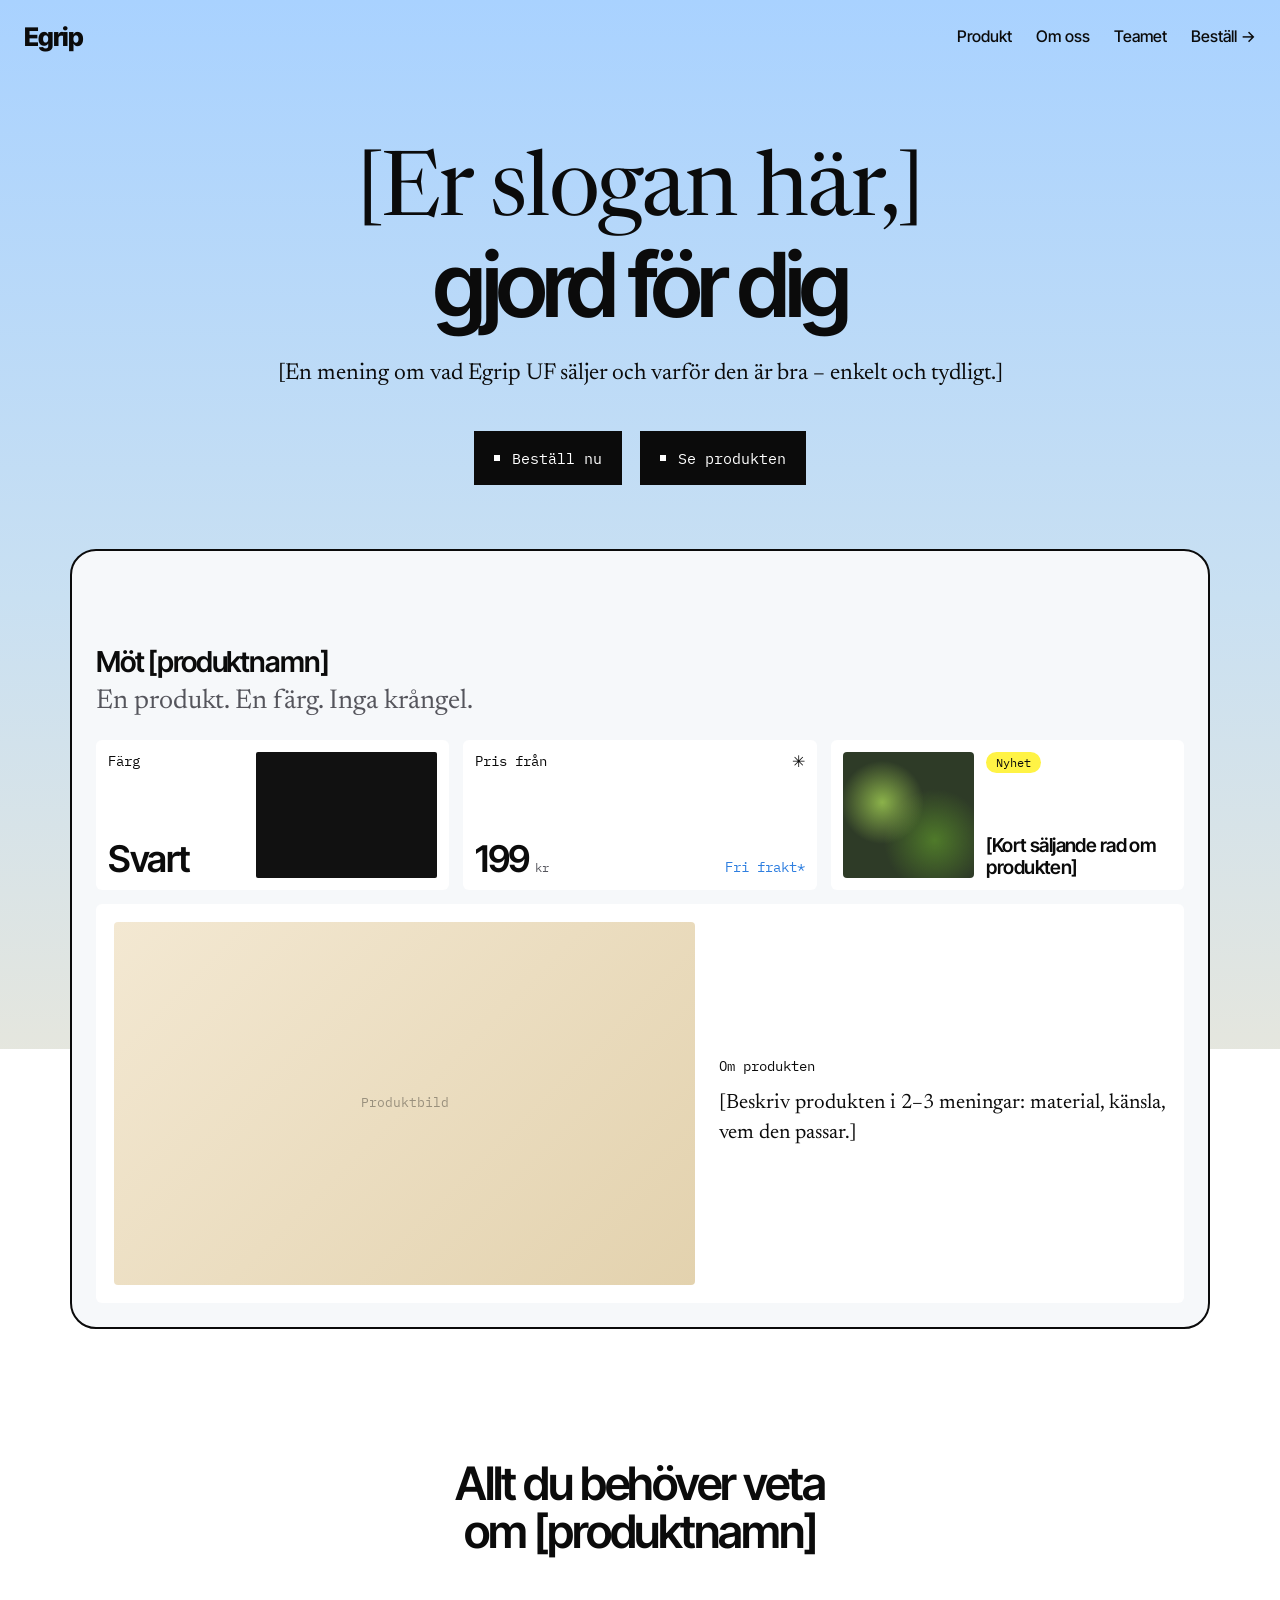
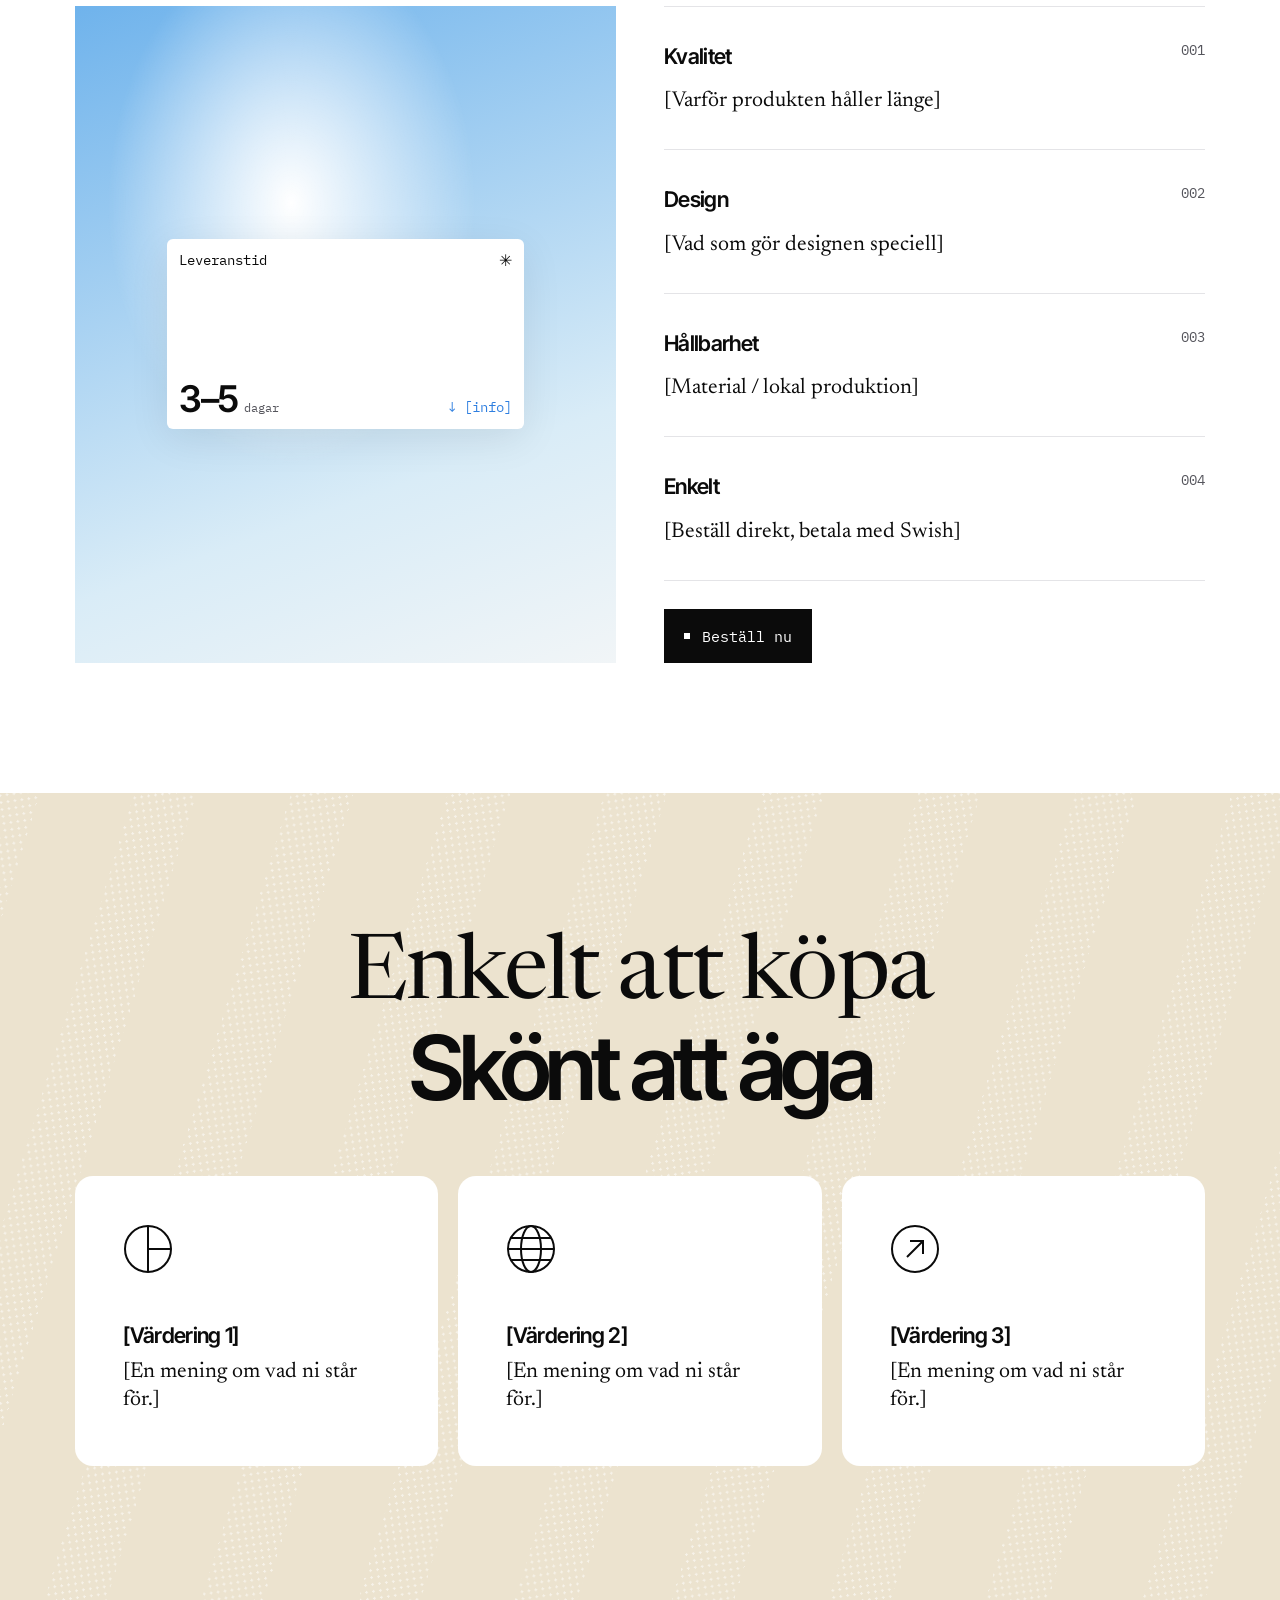
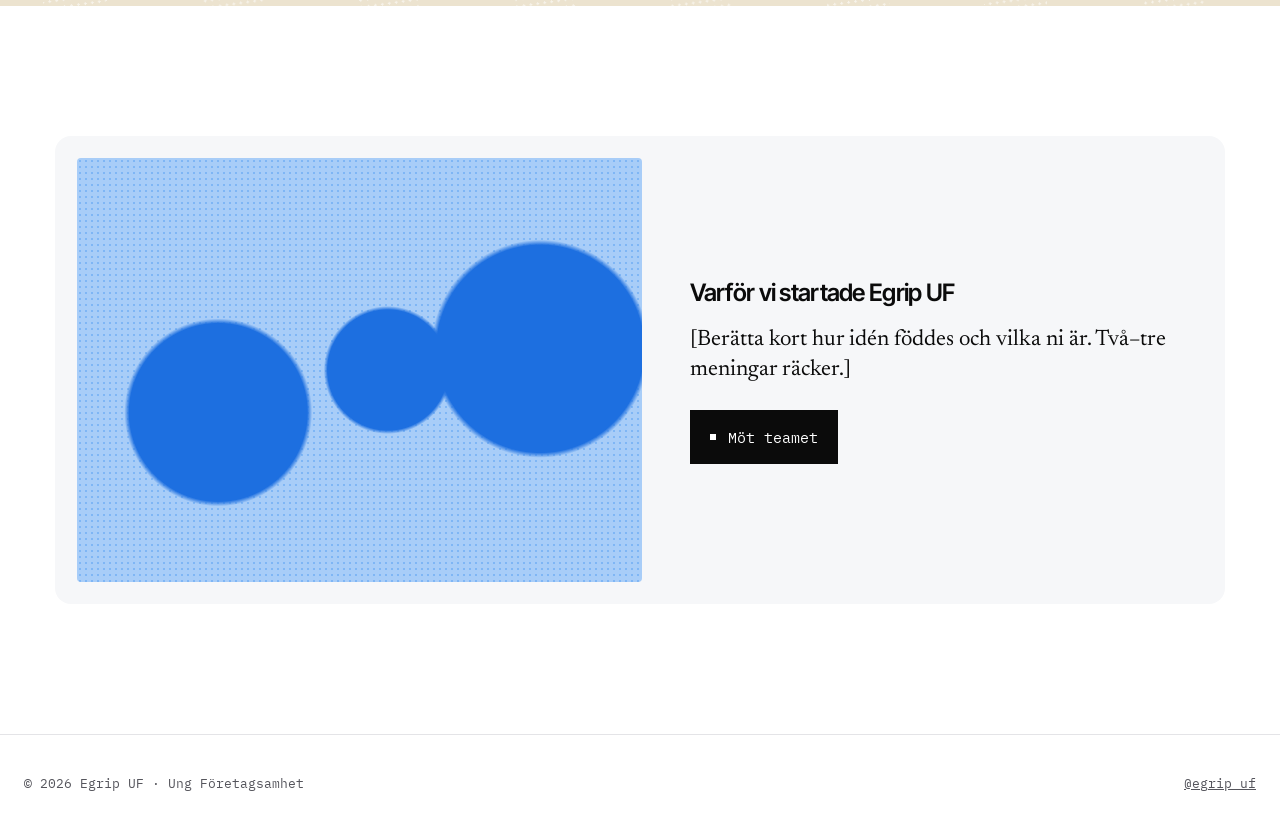
==== index.html @ 7cc29caa "Första skiss av Egrip UF-hemsidan (start + beställ) Co-Authored-By: Claude Opus 5.5 <noreply@anthrop" ====
<!DOCTYPE html>
<html lang="sv">
<head>
  <meta charset="UTF-8">
  <meta name="viewport" content="width=device-width, initial-scale=1.0">
  <title>Egrip UF</title>
  <meta name="description" content="Egrip UF – [kort beskrivning].">
  <link rel="preconnect" href="https://fonts.googleapis.com">
  <link rel="preconnect" href="https://fonts.gstatic.com" crossorigin>
  <link href="https://fonts.googleapis.com/css2?family=IBM+Plex+Mono&family=Inter+Tight:wght@500;600;800&family=Newsreader:opsz,wght@6..72,400&display=swap" rel="stylesheet">
  <link rel="stylesheet" href="style.css">
</head>
<body>
  <header class="nav">
    <a href="index.html" class="logo">Egrip</a>
    <nav class="nav-links">
      <a href="#produkt">Produkt</a>
      <a href="#om-oss">Om oss</a>
      <a href="#teamet">Teamet</a>
      <a href="bestall.html" class="cta">Beställ →</a>
    </nav>
  </header>

  <section class="hero">
    <h1 class="display">[Er slogan här,]<span class="sans">gjord för dig</span></h1>
    <p class="lead">[En mening om vad Egrip UF säljer och varför den är bra – enkelt och tydligt.]</p>
    <div class="btns">
      <a href="bestall.html" class="btn">Beställ nu</a>
      <a href="#produkt" class="btn">Se produkten</a>
    </div>

    <div class="frame" id="produkt">
      <h3>Möt [produktnamn]</h3>
      <p class="sub">En produkt. En färg. Inga krångel.</p>
      <div class="tiles">
        <div class="tile">
          <div class="col"><span class="mono">Färg</span><span class="big">Svart</span></div>
          <div class="swatch" style="background:#111"></div>
        </div>
        <div class="tile">
          <div class="col">
            <span class="mono">Pris från</span>
            <span class="big">199 <small>kr</small></span>
          </div>
          <div class="col" style="align-items:flex-end"><span>✳</span><span class="mono blue">Fri frakt*</span></div>
        </div>
        <div class="tile">
          <div class="photo ph-green"></div>
          <div class="col"><span class="pill">Nyhet</span><span class="note">[Kort säljande rad om produkten]</span></div>
        </div>
      </div>
      <div class="wide">
        <div class="product-row">
          <div class="product-shot ph ph-sand">Produktbild</div>
          <div>
            <p class="mono" style="margin-bottom:12px">Om produkten</p>
            <p style="font-size:1.3rem">[Beskriv produkten i 2–3 meningar: material, känsla, vem den passar.]</p>
          </div>
        </div>
      </div>
    </div>
  </section>

  <section class="section" id="om-oss">
    <h2 class="h2">Allt du behöver veta<br>om [produktnamn]</h2>
    <div class="features">
      <div class="feature-img ph-sky">
        <div class="tile">
          <div class="col"><span class="mono">Leveranstid</span><span class="big">3–5 <small>dagar</small></span></div>
          <div class="col" style="align-items:flex-end"><span>✳</span><span class="mono blue">↓ [info]</span></div>
        </div>
      </div>
      <div>
        <ul class="list">
          <li><h4>Kvalitet</h4><span class="mono">001</span><p>[Varför produkten håller länge]</p></li>
          <li><h4>Design</h4><span class="mono">002</span><p>[Vad som gör designen speciell]</p></li>
          <li><h4>Hållbarhet</h4><span class="mono">003</span><p>[Material / lokal produktion]</p></li>
          <li><h4>Enkelt</h4><span class="mono">004</span><p>[Beställ direkt, betala med Swish]</p></li>
        </ul>
        <a href="bestall.html" class="btn">Beställ nu</a>
      </div>
    </div>
  </section>

  <section class="halftone">
    <h2 class="display">Enkelt att köpa<span class="sans">Skönt att äga</span></h2>
    <div class="cards">
      <div class="card">
        <svg viewBox="0 0 50 50" fill="none" stroke="currentColor" stroke-width="2"><circle cx="25" cy="25" r="23"/><path d="M25 2v46M25 25h23"/></svg>
        <h4>[Värdering 1]</h4><p>[En mening om vad ni står för.]</p>
      </div>
      <div class="card">
        <svg viewBox="0 0 50 50" fill="none" stroke="currentColor" stroke-width="2"><circle cx="25" cy="25" r="23"/><ellipse cx="25" cy="25" rx="10" ry="23"/><path d="M2 25h46M5 14h40M5 36h40"/></svg>
        <h4>[Värdering 2]</h4><p>[En mening om vad ni står för.]</p>
      </div>
      <div class="card">
        <svg viewBox="0 0 50 50" fill="none" stroke="currentColor" stroke-width="2"><circle cx="25" cy="25" r="23"/><path d="M17 33l16-16M20 17h13v13"/></svg>
        <h4>[Värdering 3]</h4><p>[En mening om vad ni står för.]</p>
      </div>
    </div>
  </section>

  <section class="section" id="teamet">
    <div class="story">
      <div class="duotone"></div>
      <div>
        <h4>Varför vi startade Egrip UF</h4>
        <p>[Berätta kort hur idén föddes och vilka ni är. Två–tre meningar räcker.]</p>
        <a href="bestall.html#team" class="btn">Möt teamet</a>
      </div>
    </div>
  </section>

  <footer>
    <span>© <span class="year"></span> Egrip UF · Ung Företagsamhet</span>
    <span><a href="https://instagram.com/egrip_uf" target="_blank" rel="noopener">@egrip_uf</a></span>
  </footer>
  <script src="script.js"></script>
</body>
</html>
---- style.css ----
:root {
  --ink: #0b0b0b;
  --muted: #55555c;
  --line: #e4e4e7;
  --sky: #a9d2ff;
  --sand: #f6ead2;
  --beige: #ece3cf;
  --yellow: #fff345;
  --blue: #2f7fe0;
  --card: #ffffff;
  --serif: "Newsreader", Georgia, serif;
  --sans: "Inter Tight", "Inter", system-ui, sans-serif;
  --mono: "IBM Plex Mono", ui-monospace, monospace;
}
* { box-sizing: border-box; margin: 0; padding: 0; }
html { scroll-behavior: smooth; }
body { font-family: var(--serif); color: var(--ink); background: #fff; line-height: 1.45; -webkit-font-smoothing: antialiased; }
a { color: inherit; }
img { max-width: 100%; display: block; }

/* Nav */
.nav { position: fixed; inset: 0 0 auto 0; z-index: 20; display: flex; justify-content: space-between; align-items: center;
  padding: 18px 24px; transition: background .25s, backdrop-filter .25s; }
.nav.scrolled { background: rgba(255,255,255,.75); backdrop-filter: blur(14px); }
.logo { font-family: var(--sans); font-weight: 800; font-size: 1.6rem; letter-spacing: -.04em; text-decoration: none; }
.nav-links { display: flex; gap: 24px; font-family: var(--sans); font-weight: 500; }
.nav-links a { text-decoration: none; }
.nav-links a:hover, .nav-links a.active { text-decoration: underline; text-underline-offset: 4px; }

/* Typography */
.display { font-size: clamp(2.6rem, 7vw, 6rem); line-height: 1; font-weight: 400; letter-spacing: -.02em; }
.display .sans { display: block; font-family: var(--sans); font-weight: 600; letter-spacing: -.06em; }
.h2 { font-family: var(--sans); font-weight: 600; letter-spacing: -.045em; font-size: clamp(1.9rem, 3.6vw, 3rem); line-height: 1.05; text-align: center; }
.mono { font-family: var(--mono); font-size: .85rem; }

/* Buttons */
.btn { display: inline-flex; align-items: center; gap: 12px; background: var(--ink); color: #fff; font-family: var(--mono);
  font-size: .95rem; padding: 16px 20px; text-decoration: none; border: 0; cursor: pointer; transition: transform .15s; }
.btn::before { content: ""; width: 6px; height: 6px; background: currentColor; }
.btn:hover { transform: translateY(-2px); }
.btns { display: flex; gap: 18px; justify-content: center; flex-wrap: wrap; }

/* Hero */
.hero { background: linear-gradient(180deg, var(--sky) 0%, #c9e0f2 45%, var(--sand) 100%); padding: 150px 24px 0; text-align: center; position: relative; }
.hero::after { content: ""; position: absolute; left: 0; right: 0; bottom: 0; height: 280px; background: #fff; z-index: 0; }
.hero .lead { font-size: clamp(1.1rem, 1.8vw, 1.45rem); margin: 28px auto 40px; max-width: 760px; }
.frame { position: relative; z-index: 1; max-width: 1140px; margin: 64px auto 0; border: 2px solid var(--ink); border-radius: 26px;
  background: #f6f8fa; padding: 90px 24px 24px; text-align: left; }
.frame h3 { font-family: var(--sans); font-weight: 600; letter-spacing: -.04em; font-size: 1.8rem; }
.frame .sub { color: var(--muted); font-size: 1.7rem; margin-bottom: 18px; }
.tiles { display: grid; grid-template-columns: repeat(3, 1fr); gap: 14px; }
.tile { background: var(--card); border-radius: 6px; padding: 12px; min-height: 150px; display: flex; gap: 12px; }
.tile .col { display: flex; flex-direction: column; justify-content: space-between; flex: 1; }
.tile .big { font-family: var(--sans); font-weight: 600; font-size: 2.3rem; letter-spacing: -.04em; line-height: 1; }
.tile .big small { font-family: var(--mono); font-size: .75rem; color: var(--muted); font-weight: 400; letter-spacing: 0; }
.swatch { width: 55%; background: var(--yellow); border-radius: 2px; }
.pill { align-self: flex-start; background: var(--yellow); font-family: var(--mono); font-size: .75rem; padding: 2px 10px; border-radius: 999px; }
.tile .photo { width: 40%; border-radius: 4px; }
.tile .note { font-family: var(--sans); font-weight: 600; font-size: 1.2rem; letter-spacing: -.03em; line-height: 1.15; }
.blue { color: var(--blue); }
.wide { background: var(--card); border-radius: 6px; margin-top: 14px; padding: 18px; }
.product-row { display: grid; grid-template-columns: 1.3fr 1fr; gap: 24px; align-items: center; }
.product-shot { aspect-ratio: 16/10; border-radius: 4px; }

/* Placeholder "photos" */
.ph-sky { background: radial-gradient(ellipse at 40% 30%, #fff 0, transparent 40%), linear-gradient(160deg, #6fb3ec, #d9ecf7 70%, #f1f5f7); }
.ph-green { background: radial-gradient(circle at 30% 40%, #8bb24a 0, transparent 35%), radial-gradient(circle at 70% 70%, #4f7a2a 0, transparent 40%), #2e3b27; }
.ph-sand { background: linear-gradient(135deg, #f3e8d2, #e3d2ae); }
.ph { position: relative; display: grid; place-items: center; color: rgba(0,0,0,.35); font-family: var(--mono); font-size: .8rem; }

/* Features */
.section { padding: 130px 24px; }
.features { display: grid; grid-template-columns: 1fr 1fr; gap: 48px; max-width: 1790px; margin: 50px auto 0; padding: 0 4vw; }
.feature-img { min-height: 560px; display: grid; place-items: center; }
.feature-img .tile { width: 66%; min-height: 190px; box-shadow: 0 10px 40px rgba(0,0,0,.08); }
.list { border-top: 1px solid var(--line); }
.list li { list-style: none; border-bottom: 1px solid var(--line); padding: 34px 0 32px; display: grid; grid-template-columns: 1fr auto; row-gap: 14px; }
.list h4 { font-family: var(--sans); font-weight: 600; font-size: 1.35rem; letter-spacing: -.03em; }
.list p { grid-column: 1 / -1; font-size: 1.35rem; }
.list .mono { color: var(--muted); }
.list + .btn { margin-top: 28px; }

/* Halftone section */
.halftone { position: relative; background: var(--beige); padding: 140px 24px; overflow: hidden; }
.halftone::before { content: ""; position: absolute; inset: -20%; opacity: .55;
  background-image: radial-gradient(#fff 1.1px, transparent 1.3px); background-size: 7px 7px;
  -webkit-mask: repeating-linear-gradient(115deg, #000 0 60px, transparent 60px 150px), radial-gradient(#000, transparent 70%);
          mask: repeating-linear-gradient(115deg, #000 0 60px, transparent 60px 150px); transform: rotate(-8deg); }
.halftone > * { position: relative; }
.halftone .display { text-align: center; }
.cards { display: grid; grid-template-columns: repeat(3, 1fr); gap: 20px; max-width: 1790px; margin: 64px auto 0; padding: 0 4vw; }
.card { background: var(--card); border-radius: 18px; padding: 48px; min-height: 290px; }
.card svg { width: 50px; height: 50px; margin-bottom: 38px; }
.card h4 { font-family: var(--sans); font-weight: 600; font-size: 1.35rem; letter-spacing: -.03em; margin-bottom: 6px; }
.card p { font-size: 1.35rem; line-height: 1.3; }

/* Story / team */
.story { max-width: 1170px; margin: 0 auto; background: #f6f7f9; border-radius: 16px; padding: 22px; display: grid; grid-template-columns: 1.1fr 1fr; gap: 48px; align-items: center; }
.duotone { aspect-ratio: 4/3; border-radius: 4px; background:
  radial-gradient(circle at 25% 60%, #1d6fe0 0 18%, transparent 19%),
  radial-gradient(circle at 55% 50%, #1d6fe0 0 16%, transparent 17%),
  radial-gradient(circle at 82% 45%, #1d6fe0 0 20%, transparent 21%),
  radial-gradient(#7fb6f5 1px, transparent 1.4px) 0 0 / 6px 6px, #a8cdf8; }
.story h4 { font-family: var(--sans); font-weight: 600; font-size: 1.5rem; letter-spacing: -.03em; margin-bottom: 14px; }
.story p { font-size: 1.4rem; line-height: 1.35; margin-bottom: 24px; }

/* Page 2 */
.page-hero { background: linear-gradient(180deg, var(--sky), var(--sand)); padding: 170px 24px 120px; text-align: center; }
.order { display: grid; grid-template-columns: 1.2fr 1fr; gap: 56px; max-width: 1280px; margin: 0 auto; padding: 110px 24px; align-items: start; }
.order .product-shot { aspect-ratio: 1; border-radius: 18px; }
.order h2 { font-family: var(--sans); font-weight: 600; letter-spacing: -.045em; font-size: 2.6rem; line-height: 1; }
.price { font-family: var(--sans); font-weight: 600; font-size: 2rem; letter-spacing: -.03em; margin: 14px 0 6px; }
.order .desc { font-size: 1.3rem; margin: 18px 0 28px; }
.label { font-family: var(--mono); font-size: .8rem; color: var(--muted); margin-bottom: 10px; }
.sizes { display: flex; gap: 10px; flex-wrap: wrap; margin-bottom: 28px; }
.sizes button { font-family: var(--mono); font-size: .9rem; padding: 12px 16px; border: 1px solid var(--ink); background: #fff; cursor: pointer; }
.sizes button.on { background: var(--ink); color: #fff; }
.color-dot { display: inline-block; width: 26px; height: 26px; border-radius: 50%; background: var(--ink); outline: 2px solid var(--ink); outline-offset: 3px; margin-bottom: 28px; }
form.order-form { display: grid; gap: 14px; }
form.order-form input, form.order-form textarea { width: 100%; font: 1.05rem var(--serif); padding: 14px; border: 1px solid var(--line); background: #fafafa; }
form.order-form input:focus, form.order-form textarea:focus { outline: 2px solid var(--ink); }
.status { font-family: var(--mono); font-size: .85rem; color: var(--blue); min-height: 1.2em; }
.team { display: grid; grid-template-columns: repeat(4, 1fr); gap: 20px; max-width: 1790px; margin: 56px auto 0; padding: 0 4vw; }
.team .card { padding: 28px; min-height: 0; }
.avatar { width: 64px; height: 64px; border-radius: 50%; margin-bottom: 26px; }
.team .card p { font-size: 1.1rem; color: var(--muted); }
.team .card a { font-family: var(--mono); font-size: .8rem; display: block; margin-top: 14px; }

footer { display: flex; justify-content: space-between; flex-wrap: wrap; gap: 16px; padding: 40px 24px; border-top: 1px solid var(--line); font-family: var(--mono); font-size: .8rem; color: var(--muted); }

@media (max-width: 900px) {
  .nav-links { gap: 14px; font-size: .9rem; }
  .tiles, .features, .cards, .story, .order, .product-row { grid-template-columns: 1fr; }
  .team { grid-template-columns: 1fr 1fr; }
  .frame { padding-top: 48px; border-radius: 18px; }
  .feature-img { min-height: 360px; }
  .card { padding: 32px; min-height: 0; }
  .section, .halftone { padding: 90px 16px; }
  .features, .cards, .team { padding: 0; }
}
@media (max-width: 520px) {
  .nav { padding: 14px 16px; }
  .logo { font-size: 1.3rem; }
  .nav-links a:not(.cta) { display: none; }
  .team { grid-template-columns: 1fr; }
}
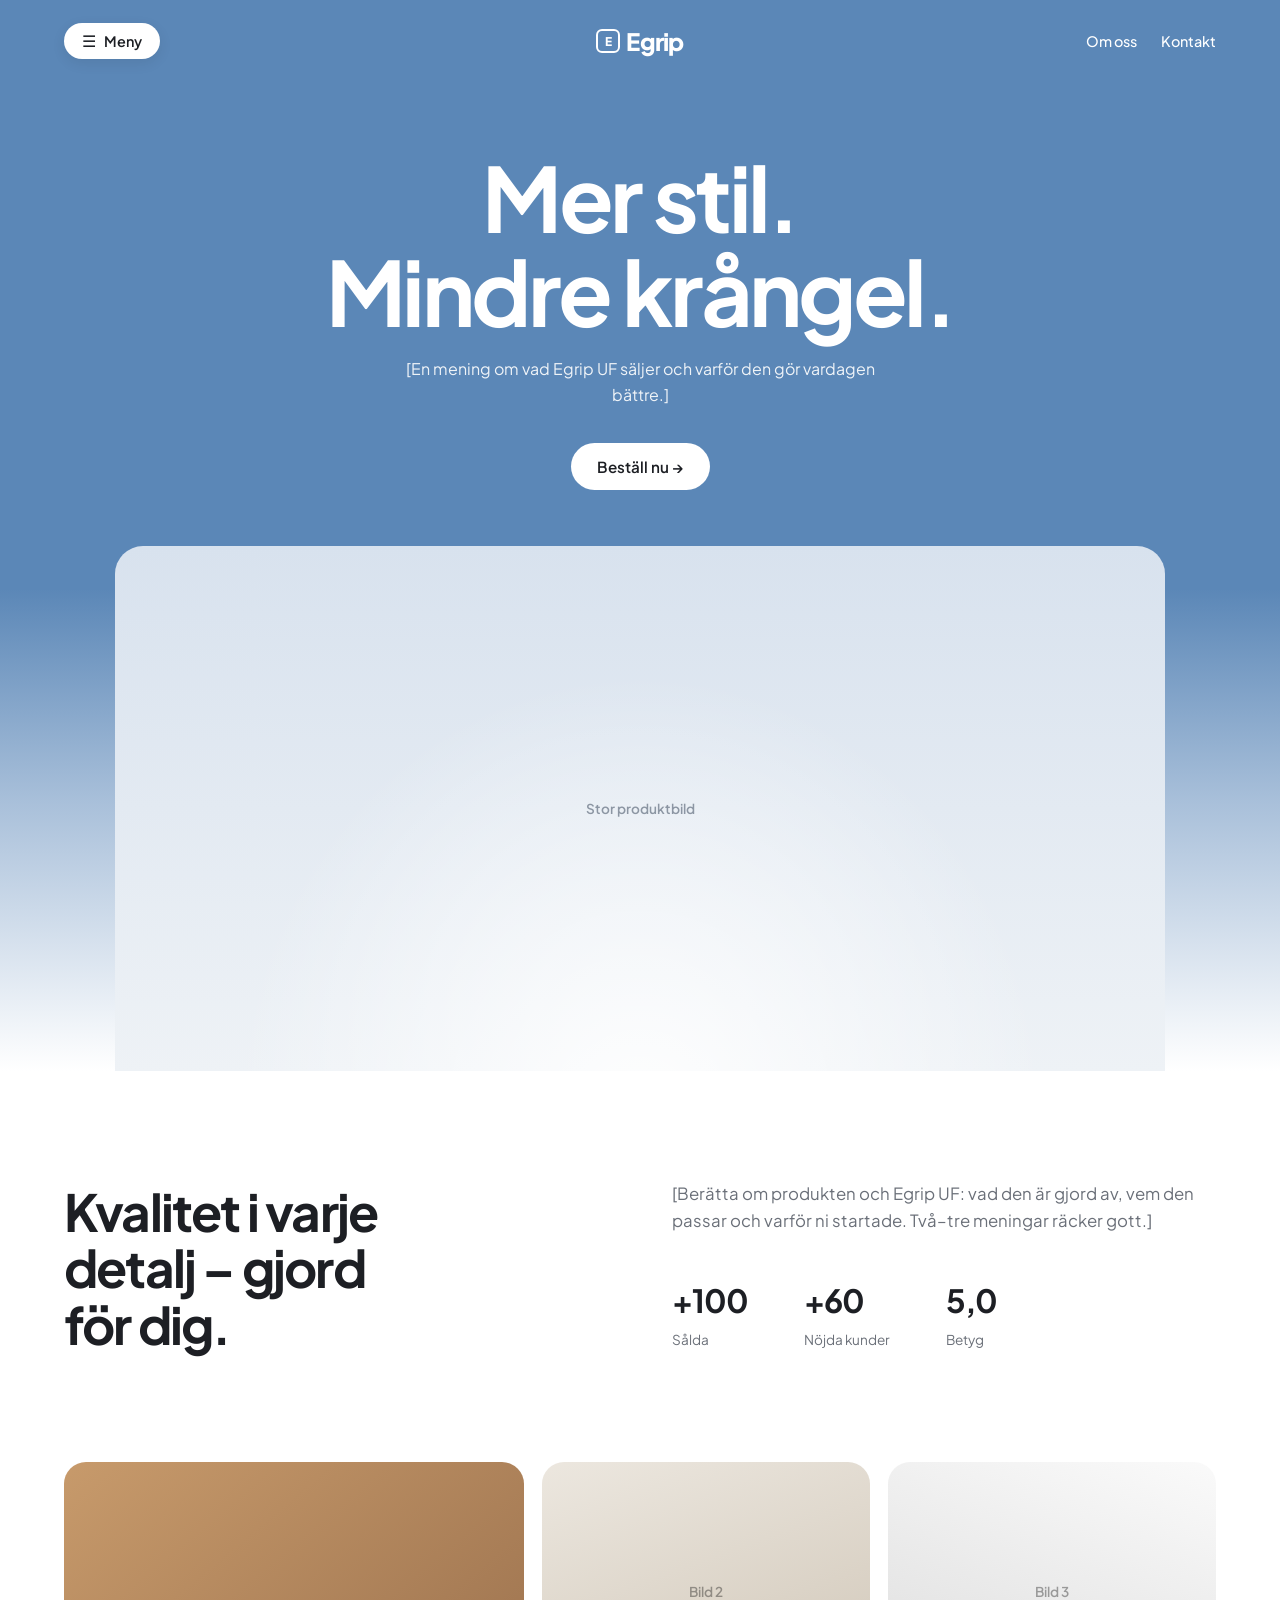
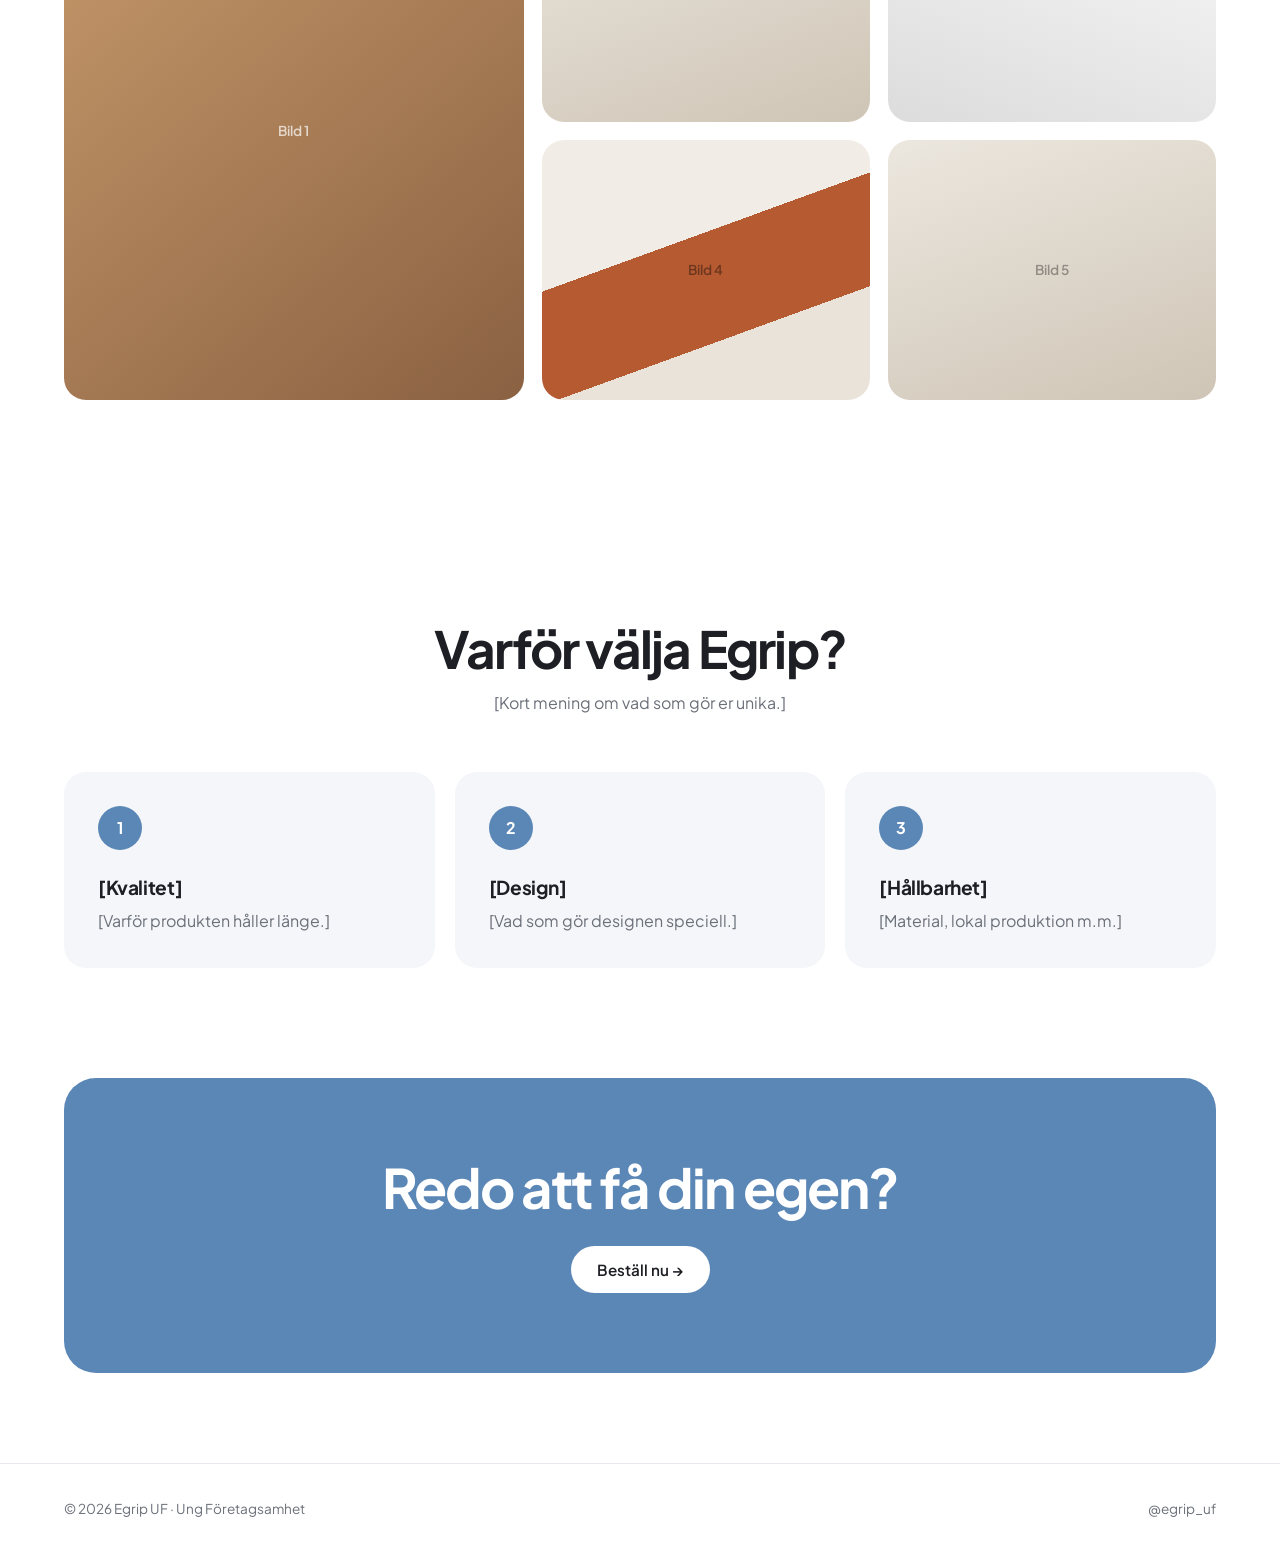
==== commit 7c7938d9: "Ny design: blå hero, stor produktbild, statistik och galleri Co-Authored-By: Claude Opus 5.5 <norepl" ====
--- a/index.html
+++ b/index.html
@@ -3,117 +3,79 @@
 <head>
   <meta charset="UTF-8">
   <meta name="viewport" content="width=device-width, initial-scale=1.0">
+  <link rel="preconnect" href="https://fonts.googleapis.com">
+  <link rel="preconnect" href="https://fonts.gstatic.com" crossorigin>
+  <link href="https://fonts.googleapis.com/css2?family=Plus+Jakarta+Sans:wght@400;500;600;700;800&display=swap" rel="stylesheet">
+  <link rel="stylesheet" href="style.css">
   <title>Egrip UF</title>
   <meta name="description" content="Egrip UF – [kort beskrivning].">
-  <link rel="preconnect" href="https://fonts.googleapis.com">
-  <link rel="preconnect" href="https://fonts.gstatic.com" crossorigin>
-  <link href="https://fonts.googleapis.com/css2?family=IBM+Plex+Mono&family=Inter+Tight:wght@500;600;800&family=Newsreader:opsz,wght@6..72,400&display=swap" rel="stylesheet">
-  <link rel="stylesheet" href="style.css">
 </head>
 <body>
-  <header class="nav">
-    <a href="index.html" class="logo">Egrip</a>
-    <nav class="nav-links">
-      <a href="#produkt">Produkt</a>
-      <a href="#om-oss">Om oss</a>
-      <a href="#teamet">Teamet</a>
-      <a href="bestall.html" class="cta">Beställ →</a>
-    </nav>
+  <header class="top">
+    <button class="menu-btn" aria-label="Öppna meny"><span>☰</span> Meny</button>
+    <a href="index.html" class="logo"><i>E</i>Egrip</a>
+    <nav class="top-links"><a href="index.html#om-oss">Om oss</a><a href="bestall.html#team">Kontakt</a></nav>
   </header>
+  <div class="overlay" id="overlay">
+    <button class="menu-btn close" aria-label="Stäng meny"><span>✕</span> Stäng</button>
+    <a href="index.html">Hem</a>
+    <a href="index.html#om-oss">Om oss</a>
+    <a href="bestall.html">Beställ</a>
+    <a href="bestall.html#team">Teamet</a>
+  </div>
 
   <section class="hero">
-    <h1 class="display">[Er slogan här,]<span class="sans">gjord för dig</span></h1>
-    <p class="lead">[En mening om vad Egrip UF säljer och varför den är bra – enkelt och tydligt.]</p>
-    <div class="btns">
-      <a href="bestall.html" class="btn">Beställ nu</a>
-      <a href="#produkt" class="btn">Se produkten</a>
-    </div>
+    <h1>Mer stil.<br>Mindre krångel.</h1>
+    <p>[En mening om vad Egrip UF säljer och varför den gör vardagen bättre.]</p>
+    <a href="bestall.html" class="btn btn-white">Beställ nu →</a>
+    <div style="height:56px"></div>
+    <div class="hero-img ph ph-product">Stor produktbild</div>
+  </section>
 
-    <div class="frame" id="produkt">
-      <h3>Möt [produktnamn]</h3>
-      <p class="sub">En produkt. En färg. Inga krångel.</p>
-      <div class="tiles">
-        <div class="tile">
-          <div class="col"><span class="mono">Färg</span><span class="big">Svart</span></div>
-          <div class="swatch" style="background:#111"></div>
-        </div>
-        <div class="tile">
-          <div class="col">
-            <span class="mono">Pris från</span>
-            <span class="big">199 <small>kr</small></span>
-          </div>
-          <div class="col" style="align-items:flex-end"><span>✳</span><span class="mono blue">Fri frakt*</span></div>
-        </div>
-        <div class="tile">
-          <div class="photo ph-green"></div>
-          <div class="col"><span class="pill">Nyhet</span><span class="note">[Kort säljande rad om produkten]</span></div>
-        </div>
-      </div>
-      <div class="wide">
-        <div class="product-row">
-          <div class="product-shot ph ph-sand">Produktbild</div>
-          <div>
-            <p class="mono" style="margin-bottom:12px">Om produkten</p>
-            <p style="font-size:1.3rem">[Beskriv produkten i 2–3 meningar: material, känsla, vem den passar.]</p>
-          </div>
+  <section class="section" id="om-oss">
+    <div class="intro">
+      <h2>Kvalitet i varje<br>detalj – gjord<br>för dig.</h2>
+      <div>
+        <p>[Berätta om produkten och Egrip UF: vad den är gjord av, vem den passar och varför ni startade. Två–tre meningar räcker gott.]</p>
+        <div class="stats">
+          <div><b>+100</b><span>Sålda</span></div>
+          <div><b>+60</b><span>Nöjda kunder</span></div>
+          <div><b>5,0</b><span>Betyg</span></div>
         </div>
       </div>
     </div>
   </section>
 
-  <section class="section" id="om-oss">
-    <h2 class="h2">Allt du behöver veta<br>om [produktnamn]</h2>
-    <div class="features">
-      <div class="feature-img ph-sky">
-        <div class="tile">
-          <div class="col"><span class="mono">Leveranstid</span><span class="big">3–5 <small>dagar</small></span></div>
-          <div class="col" style="align-items:flex-end"><span>✳</span><span class="mono blue">↓ [info]</span></div>
-        </div>
-      </div>
-      <div>
-        <ul class="list">
-          <li><h4>Kvalitet</h4><span class="mono">001</span><p>[Varför produkten håller länge]</p></li>
-          <li><h4>Design</h4><span class="mono">002</span><p>[Vad som gör designen speciell]</p></li>
-          <li><h4>Hållbarhet</h4><span class="mono">003</span><p>[Material / lokal produktion]</p></li>
-          <li><h4>Enkelt</h4><span class="mono">004</span><p>[Beställ direkt, betala med Swish]</p></li>
-        </ul>
-        <a href="bestall.html" class="btn">Beställ nu</a>
-      </div>
+  <section class="section" style="padding-top:0">
+    <div class="gallery">
+      <div class="ph ph-wood">Bild 1</div>
+      <div class="ph ph-room">Bild 2</div>
+      <div class="ph ph-light">Bild 3</div>
+      <div class="ph ph-sofa">Bild 4</div>
+      <div class="ph ph-room">Bild 5</div>
     </div>
   </section>
 
-  <section class="halftone">
-    <h2 class="display">Enkelt att köpa<span class="sans">Skönt att äga</span></h2>
-    <div class="cards">
-      <div class="card">
-        <svg viewBox="0 0 50 50" fill="none" stroke="currentColor" stroke-width="2"><circle cx="25" cy="25" r="23"/><path d="M25 2v46M25 25h23"/></svg>
-        <h4>[Värdering 1]</h4><p>[En mening om vad ni står för.]</p>
-      </div>
-      <div class="card">
-        <svg viewBox="0 0 50 50" fill="none" stroke="currentColor" stroke-width="2"><circle cx="25" cy="25" r="23"/><ellipse cx="25" cy="25" rx="10" ry="23"/><path d="M2 25h46M5 14h40M5 36h40"/></svg>
-        <h4>[Värdering 2]</h4><p>[En mening om vad ni står för.]</p>
-      </div>
-      <div class="card">
-        <svg viewBox="0 0 50 50" fill="none" stroke="currentColor" stroke-width="2"><circle cx="25" cy="25" r="23"/><path d="M17 33l16-16M20 17h13v13"/></svg>
-        <h4>[Värdering 3]</h4><p>[En mening om vad ni står för.]</p>
-      </div>
+  <section class="section">
+    <div class="center">
+      <h2 class="h2">Varför välja Egrip?</h2>
+      <p class="sub">[Kort mening om vad som gör er unika.]</p>
+    </div>
+    <div class="features">
+      <div class="feature"><div class="num">1</div><h3>[Kvalitet]</h3><p>[Varför produkten håller länge.]</p></div>
+      <div class="feature"><div class="num">2</div><h3>[Design]</h3><p>[Vad som gör designen speciell.]</p></div>
+      <div class="feature"><div class="num">3</div><h3>[Hållbarhet]</h3><p>[Material, lokal produktion m.m.]</p></div>
     </div>
   </section>
 
-  <section class="section" id="teamet">
-    <div class="story">
-      <div class="duotone"></div>
-      <div>
-        <h4>Varför vi startade Egrip UF</h4>
-        <p>[Berätta kort hur idén föddes och vilka ni är. Två–tre meningar räcker.]</p>
-        <a href="bestall.html#team" class="btn">Möt teamet</a>
-      </div>
-    </div>
+  <section class="cta">
+    <h2>Redo att få din egen?</h2>
+    <a href="bestall.html" class="btn btn-white">Beställ nu →</a>
   </section>
 
   <footer>
     <span>© <span class="year"></span> Egrip UF · Ung Företagsamhet</span>
-    <span><a href="https://instagram.com/egrip_uf" target="_blank" rel="noopener">@egrip_uf</a></span>
+    <a href="https://instagram.com/egrip_uf" target="_blank" rel="noopener">@egrip_uf</a>
   </footer>
   <script src="script.js"></script>
 </body>
--- a/style.css
+++ b/style.css
@@ -1,146 +1,128 @@
 :root {
-  --ink: #0b0b0b;
-  --muted: #55555c;
-  --line: #e4e4e7;
-  --sky: #a9d2ff;
-  --sand: #f6ead2;
-  --beige: #ece3cf;
-  --yellow: #fff345;
-  --blue: #2f7fe0;
-  --card: #ffffff;
-  --serif: "Newsreader", Georgia, serif;
-  --sans: "Inter Tight", "Inter", system-ui, sans-serif;
-  --mono: "IBM Plex Mono", ui-monospace, monospace;
+  --blue: #5b87b7;
+  --blue-dark: #46709f;
+  --ink: #1d1f24;
+  --muted: #6b7079;
+  --line: #e7e9ee;
+  --bg: #ffffff;
+  --soft: #f4f6f9;
+  --radius: 22px;
+  --font: "Plus Jakarta Sans", system-ui, sans-serif;
 }
 * { box-sizing: border-box; margin: 0; padding: 0; }
 html { scroll-behavior: smooth; }
-body { font-family: var(--serif); color: var(--ink); background: #fff; line-height: 1.45; -webkit-font-smoothing: antialiased; }
-a { color: inherit; }
-img { max-width: 100%; display: block; }
+body { font-family: var(--font); color: var(--ink); background: var(--bg); line-height: 1.6; -webkit-font-smoothing: antialiased; }
+a { color: inherit; text-decoration: none; }
 
-/* Nav */
-.nav { position: fixed; inset: 0 0 auto 0; z-index: 20; display: flex; justify-content: space-between; align-items: center;
-  padding: 18px 24px; transition: background .25s, backdrop-filter .25s; }
-.nav.scrolled { background: rgba(255,255,255,.75); backdrop-filter: blur(14px); }
-.logo { font-family: var(--sans); font-weight: 800; font-size: 1.6rem; letter-spacing: -.04em; text-decoration: none; }
-.nav-links { display: flex; gap: 24px; font-family: var(--sans); font-weight: 500; }
-.nav-links a { text-decoration: none; }
-.nav-links a:hover, .nav-links a.active { text-decoration: underline; text-underline-offset: 4px; }
+/* Topbar */
+.top { position: absolute; inset: 0 0 auto 0; z-index: 20; display: grid; grid-template-columns: 1fr auto 1fr; align-items: center; padding: 22px 5vw; color: #fff; }
+.menu-btn { justify-self: start; display: inline-flex; align-items: center; gap: 8px; background: #fff; color: var(--ink); border: 0; border-radius: 999px;
+  padding: 9px 18px; font: 600 .9rem var(--font); cursor: pointer; box-shadow: 0 4px 14px rgba(0,0,0,.08); }
+.menu-btn span { font-size: 1rem; line-height: 1; }
+.logo { font-weight: 800; font-size: 1.5rem; letter-spacing: -.03em; display: inline-flex; align-items: center; gap: 6px; }
+.logo i { font-style: normal; display: inline-grid; place-items: center; width: 24px; height: 24px; border: 2px solid currentColor; border-radius: 6px; font-size: .75rem; }
+.top-links { justify-self: end; display: flex; gap: 24px; font-size: .9rem; font-weight: 500; }
+.top-links a:hover { opacity: .75; }
 
-/* Typography */
-.display { font-size: clamp(2.6rem, 7vw, 6rem); line-height: 1; font-weight: 400; letter-spacing: -.02em; }
-.display .sans { display: block; font-family: var(--sans); font-weight: 600; letter-spacing: -.06em; }
-.h2 { font-family: var(--sans); font-weight: 600; letter-spacing: -.045em; font-size: clamp(1.9rem, 3.6vw, 3rem); line-height: 1.05; text-align: center; }
-.mono { font-family: var(--mono); font-size: .85rem; }
+/* Overlay menu */
+.overlay { position: fixed; inset: 0; z-index: 50; background: var(--blue); color: #fff; display: flex; flex-direction: column; justify-content: center; align-items: center; gap: 22px;
+  opacity: 0; pointer-events: none; transition: opacity .25s; }
+.overlay.open { opacity: 1; pointer-events: auto; }
+.overlay a { font-size: clamp(2rem, 6vw, 3.5rem); font-weight: 700; letter-spacing: -.03em; }
+.overlay a:hover { opacity: .7; }
+.overlay .close { position: absolute; top: 22px; left: 5vw; }
+
+/* Hero */
+.hero { position: relative; background: linear-gradient(180deg, var(--blue) 0%, var(--blue) 55%, #a9c0da 75%, #fff 100%);
+  color: #fff; text-align: center; padding: 150px 5vw 0; overflow: hidden; }
+.hero h1 { font-size: clamp(2.6rem, 7vw, 5.6rem); line-height: 1.05; font-weight: 700; letter-spacing: -.04em; }
+.hero p { margin: 18px auto 36px; max-width: 520px; opacity: .9; }
+.hero-img { max-width: 1050px; margin: 0 auto; aspect-ratio: 16/8; border-radius: 28px 28px 0 0; position: relative; }
+
+/* Placeholder images */
+.ph { display: grid; place-items: center; color: rgba(0,0,0,.35); font-size: .85rem; font-weight: 600; }
+.ph-product { background: radial-gradient(ellipse at 50% 110%, rgba(255,255,255,.95) 0, transparent 55%), linear-gradient(180deg, #d8e2ee, #eef2f6); color: #8c96a3; }
+.ph-wood { background: linear-gradient(140deg, #c79a6b, #8a6142); color: rgba(255,255,255,.7); }
+.ph-room { background: linear-gradient(160deg, #ece7df, #cfc5b6); }
+.ph-sofa { background: linear-gradient(160deg, #f1ede6 40%, #b65a32 40% 70%, #e9e3da 70%); color: rgba(0,0,0,.4); }
+.ph-light { background: linear-gradient(200deg, #fafafa, #dcdcdc); }
 
 /* Buttons */
-.btn { display: inline-flex; align-items: center; gap: 12px; background: var(--ink); color: #fff; font-family: var(--mono);
-  font-size: .95rem; padding: 16px 20px; text-decoration: none; border: 0; cursor: pointer; transition: transform .15s; }
-.btn::before { content: ""; width: 6px; height: 6px; background: currentColor; }
+.btn { display: inline-flex; align-items: center; gap: 10px; background: var(--ink); color: #fff; border: 0; border-radius: 999px; padding: 14px 26px;
+  font: 600 .95rem var(--font); cursor: pointer; transition: transform .15s, background .15s; }
 .btn:hover { transform: translateY(-2px); }
-.btns { display: flex; gap: 18px; justify-content: center; flex-wrap: wrap; }
+.btn-white { background: #fff; color: var(--ink); }
+.btn-blue { background: var(--blue); }
+.btn-blue:hover { background: var(--blue-dark); }
 
-/* Hero */
-.hero { background: linear-gradient(180deg, var(--sky) 0%, #c9e0f2 45%, var(--sand) 100%); padding: 150px 24px 0; text-align: center; position: relative; }
-.hero::after { content: ""; position: absolute; left: 0; right: 0; bottom: 0; height: 280px; background: #fff; z-index: 0; }
-.hero .lead { font-size: clamp(1.1rem, 1.8vw, 1.45rem); margin: 28px auto 40px; max-width: 760px; }
-.frame { position: relative; z-index: 1; max-width: 1140px; margin: 64px auto 0; border: 2px solid var(--ink); border-radius: 26px;
-  background: #f6f8fa; padding: 90px 24px 24px; text-align: left; }
-.frame h3 { font-family: var(--sans); font-weight: 600; letter-spacing: -.04em; font-size: 1.8rem; }
-.frame .sub { color: var(--muted); font-size: 1.7rem; margin-bottom: 18px; }
-.tiles { display: grid; grid-template-columns: repeat(3, 1fr); gap: 14px; }
-.tile { background: var(--card); border-radius: 6px; padding: 12px; min-height: 150px; display: flex; gap: 12px; }
-.tile .col { display: flex; flex-direction: column; justify-content: space-between; flex: 1; }
-.tile .big { font-family: var(--sans); font-weight: 600; font-size: 2.3rem; letter-spacing: -.04em; line-height: 1; }
-.tile .big small { font-family: var(--mono); font-size: .75rem; color: var(--muted); font-weight: 400; letter-spacing: 0; }
-.swatch { width: 55%; background: var(--yellow); border-radius: 2px; }
-.pill { align-self: flex-start; background: var(--yellow); font-family: var(--mono); font-size: .75rem; padding: 2px 10px; border-radius: 999px; }
-.tile .photo { width: 40%; border-radius: 4px; }
-.tile .note { font-family: var(--sans); font-weight: 600; font-size: 1.2rem; letter-spacing: -.03em; line-height: 1.15; }
-.blue { color: var(--blue); }
-.wide { background: var(--card); border-radius: 6px; margin-top: 14px; padding: 18px; }
-.product-row { display: grid; grid-template-columns: 1.3fr 1fr; gap: 24px; align-items: center; }
-.product-shot { aspect-ratio: 16/10; border-radius: 4px; }
+/* Intro + stats */
+.section { padding: 110px 5vw; max-width: 1280px; margin: 0 auto; }
+.intro { display: grid; grid-template-columns: 1fr 1fr; gap: 64px; align-items: end; }
+.intro h2, .h2 { font-size: clamp(2rem, 4vw, 3.2rem); line-height: 1.1; font-weight: 700; letter-spacing: -.035em; }
+.intro p { color: var(--muted); font-size: 1.05rem; }
+.stats { display: flex; gap: 56px; margin-top: 40px; }
+.stats b { display: block; font-size: 2rem; font-weight: 700; letter-spacing: -.03em; }
+.stats span { color: var(--muted); font-size: .85rem; }
 
-/* Placeholder "photos" */
-.ph-sky { background: radial-gradient(ellipse at 40% 30%, #fff 0, transparent 40%), linear-gradient(160deg, #6fb3ec, #d9ecf7 70%, #f1f5f7); }
-.ph-green { background: radial-gradient(circle at 30% 40%, #8bb24a 0, transparent 35%), radial-gradient(circle at 70% 70%, #4f7a2a 0, transparent 40%), #2e3b27; }
-.ph-sand { background: linear-gradient(135deg, #f3e8d2, #e3d2ae); }
-.ph { position: relative; display: grid; place-items: center; color: rgba(0,0,0,.35); font-family: var(--mono); font-size: .8rem; }
+/* Gallery */
+.gallery { display: grid; grid-template-columns: 1.4fr 1fr 1fr; grid-template-rows: 260px 260px; gap: 18px; }
+.gallery > div { border-radius: var(--radius); }
+.gallery > div:first-child { grid-row: span 2; }
 
 /* Features */
-.section { padding: 130px 24px; }
-.features { display: grid; grid-template-columns: 1fr 1fr; gap: 48px; max-width: 1790px; margin: 50px auto 0; padding: 0 4vw; }
-.feature-img { min-height: 560px; display: grid; place-items: center; }
-.feature-img .tile { width: 66%; min-height: 190px; box-shadow: 0 10px 40px rgba(0,0,0,.08); }
-.list { border-top: 1px solid var(--line); }
-.list li { list-style: none; border-bottom: 1px solid var(--line); padding: 34px 0 32px; display: grid; grid-template-columns: 1fr auto; row-gap: 14px; }
-.list h4 { font-family: var(--sans); font-weight: 600; font-size: 1.35rem; letter-spacing: -.03em; }
-.list p { grid-column: 1 / -1; font-size: 1.35rem; }
-.list .mono { color: var(--muted); }
-.list + .btn { margin-top: 28px; }
+.center { text-align: center; }
+.sub { color: var(--muted); max-width: 560px; margin: 14px auto 0; }
+.features { display: grid; grid-template-columns: repeat(3, 1fr); gap: 20px; margin-top: 56px; }
+.feature { background: var(--soft); border-radius: var(--radius); padding: 34px; }
+.feature .num { display: inline-grid; place-items: center; width: 44px; height: 44px; border-radius: 50%; background: var(--blue); color: #fff; font-weight: 700; margin-bottom: 22px; }
+.feature h3 { font-size: 1.2rem; letter-spacing: -.02em; margin-bottom: 6px; }
+.feature p { color: var(--muted); }
 
-/* Halftone section */
-.halftone { position: relative; background: var(--beige); padding: 140px 24px; overflow: hidden; }
-.halftone::before { content: ""; position: absolute; inset: -20%; opacity: .55;
-  background-image: radial-gradient(#fff 1.1px, transparent 1.3px); background-size: 7px 7px;
-  -webkit-mask: repeating-linear-gradient(115deg, #000 0 60px, transparent 60px 150px), radial-gradient(#000, transparent 70%);
-          mask: repeating-linear-gradient(115deg, #000 0 60px, transparent 60px 150px); transform: rotate(-8deg); }
-.halftone > * { position: relative; }
-.halftone .display { text-align: center; }
-.cards { display: grid; grid-template-columns: repeat(3, 1fr); gap: 20px; max-width: 1790px; margin: 64px auto 0; padding: 0 4vw; }
-.card { background: var(--card); border-radius: 18px; padding: 48px; min-height: 290px; }
-.card svg { width: 50px; height: 50px; margin-bottom: 38px; }
-.card h4 { font-family: var(--sans); font-weight: 600; font-size: 1.35rem; letter-spacing: -.03em; margin-bottom: 6px; }
-.card p { font-size: 1.35rem; line-height: 1.3; }
-
-/* Story / team */
-.story { max-width: 1170px; margin: 0 auto; background: #f6f7f9; border-radius: 16px; padding: 22px; display: grid; grid-template-columns: 1.1fr 1fr; gap: 48px; align-items: center; }
-.duotone { aspect-ratio: 4/3; border-radius: 4px; background:
-  radial-gradient(circle at 25% 60%, #1d6fe0 0 18%, transparent 19%),
-  radial-gradient(circle at 55% 50%, #1d6fe0 0 16%, transparent 17%),
-  radial-gradient(circle at 82% 45%, #1d6fe0 0 20%, transparent 21%),
-  radial-gradient(#7fb6f5 1px, transparent 1.4px) 0 0 / 6px 6px, #a8cdf8; }
-.story h4 { font-family: var(--sans); font-weight: 600; font-size: 1.5rem; letter-spacing: -.03em; margin-bottom: 14px; }
-.story p { font-size: 1.4rem; line-height: 1.35; margin-bottom: 24px; }
+/* CTA */
+.cta { margin: 0 5vw 90px; background: var(--blue); color: #fff; border-radius: 32px; padding: 80px 5vw; text-align: center; }
+.cta h2 { font-size: clamp(2rem, 4.5vw, 3.4rem); line-height: 1.1; letter-spacing: -.035em; margin-bottom: 28px; }
 
 /* Page 2 */
-.page-hero { background: linear-gradient(180deg, var(--sky), var(--sand)); padding: 170px 24px 120px; text-align: center; }
-.order { display: grid; grid-template-columns: 1.2fr 1fr; gap: 56px; max-width: 1280px; margin: 0 auto; padding: 110px 24px; align-items: start; }
-.order .product-shot { aspect-ratio: 1; border-radius: 18px; }
-.order h2 { font-family: var(--sans); font-weight: 600; letter-spacing: -.045em; font-size: 2.6rem; line-height: 1; }
-.price { font-family: var(--sans); font-weight: 600; font-size: 2rem; letter-spacing: -.03em; margin: 14px 0 6px; }
-.order .desc { font-size: 1.3rem; margin: 18px 0 28px; }
-.label { font-family: var(--mono); font-size: .8rem; color: var(--muted); margin-bottom: 10px; }
+.page-hero { background: linear-gradient(180deg, var(--blue) 0%, var(--blue) 60%, #fff 100%); color: #fff; text-align: center; padding: 150px 5vw 110px; }
+.page-hero h1 { font-size: clamp(2.4rem, 6vw, 4.6rem); line-height: 1.05; font-weight: 700; letter-spacing: -.04em; }
+.page-hero p { opacity: .9; margin-top: 14px; }
+.order { display: grid; grid-template-columns: 1.15fr 1fr; gap: 60px; align-items: start; }
+.order .ph { aspect-ratio: 1; border-radius: 28px; }
+.order h2 { font-size: 2.4rem; letter-spacing: -.035em; line-height: 1.1; }
+.price { font-size: 1.9rem; font-weight: 700; color: var(--blue); margin: 10px 0 4px; }
+.stock { font-size: .85rem; color: #2e9e5b; font-weight: 600; }
+.desc { color: var(--muted); margin: 18px 0 26px; }
+.label { font-size: .8rem; font-weight: 700; text-transform: uppercase; letter-spacing: .08em; color: var(--muted); margin-bottom: 10px; }
+.color-dot { display: inline-block; width: 28px; height: 28px; border-radius: 50%; background: var(--ink); outline: 2px solid var(--ink); outline-offset: 3px; margin-bottom: 26px; }
 .sizes { display: flex; gap: 10px; flex-wrap: wrap; margin-bottom: 28px; }
-.sizes button { font-family: var(--mono); font-size: .9rem; padding: 12px 16px; border: 1px solid var(--ink); background: #fff; cursor: pointer; }
-.sizes button.on { background: var(--ink); color: #fff; }
-.color-dot { display: inline-block; width: 26px; height: 26px; border-radius: 50%; background: var(--ink); outline: 2px solid var(--ink); outline-offset: 3px; margin-bottom: 28px; }
-form.order-form { display: grid; gap: 14px; }
-form.order-form input, form.order-form textarea { width: 100%; font: 1.05rem var(--serif); padding: 14px; border: 1px solid var(--line); background: #fafafa; }
-form.order-form input:focus, form.order-form textarea:focus { outline: 2px solid var(--ink); }
-.status { font-family: var(--mono); font-size: .85rem; color: var(--blue); min-height: 1.2em; }
-.team { display: grid; grid-template-columns: repeat(4, 1fr); gap: 20px; max-width: 1790px; margin: 56px auto 0; padding: 0 4vw; }
-.team .card { padding: 28px; min-height: 0; }
-.avatar { width: 64px; height: 64px; border-radius: 50%; margin-bottom: 26px; }
-.team .card p { font-size: 1.1rem; color: var(--muted); }
-.team .card a { font-family: var(--mono); font-size: .8rem; display: block; margin-top: 14px; }
+.sizes button { border: 1px solid var(--line); background: #fff; border-radius: 999px; padding: 10px 20px; font: 600 .9rem var(--font); cursor: pointer; }
+.sizes button.on { background: var(--blue); border-color: var(--blue); color: #fff; }
+.order-form { display: grid; gap: 12px; }
+.order-form input, .order-form textarea { width: 100%; padding: 14px 18px; border: 1px solid var(--line); border-radius: 14px; background: var(--soft); font: 1rem var(--font); }
+.order-form input:focus, .order-form textarea:focus { outline: 2px solid var(--blue); border-color: transparent; }
+.order-form .btn { justify-content: center; }
+.status { color: var(--blue); font-weight: 600; font-size: .9rem; min-height: 1.4em; }
+.team { display: grid; grid-template-columns: repeat(4, 1fr); gap: 20px; margin-top: 50px; }
+.member { background: var(--soft); border-radius: var(--radius); padding: 18px 18px 26px; }
+.member .ph { aspect-ratio: 1; border-radius: 16px; margin-bottom: 18px; background: linear-gradient(160deg, #c9d7e6, #8eaacb); color: rgba(255,255,255,.8); }
+.member h3 { font-size: 1.1rem; }
+.member p { color: var(--muted); font-size: .9rem; }
+.member a { display: inline-block; margin-top: 10px; color: var(--blue); font-weight: 600; font-size: .9rem; }
 
-footer { display: flex; justify-content: space-between; flex-wrap: wrap; gap: 16px; padding: 40px 24px; border-top: 1px solid var(--line); font-family: var(--mono); font-size: .8rem; color: var(--muted); }
+footer { display: flex; justify-content: space-between; flex-wrap: wrap; gap: 16px; padding: 34px 5vw; border-top: 1px solid var(--line); color: var(--muted); font-size: .85rem; }
 
 @media (max-width: 900px) {
-  .nav-links { gap: 14px; font-size: .9rem; }
-  .tiles, .features, .cards, .story, .order, .product-row { grid-template-columns: 1fr; }
+  .top-links { display: none; }
+  .top { grid-template-columns: 1fr auto 1fr; padding: 18px 16px; }
+  .hero { padding: 120px 16px 0; }
+  .hero-img { aspect-ratio: 4/3; border-radius: 20px 20px 0 0; }
+  .section { padding: 80px 16px; }
+  .intro, .order { grid-template-columns: 1fr; gap: 32px; }
+  .stats { gap: 32px; }
+  .gallery { grid-template-columns: 1fr 1fr; grid-template-rows: 220px 160px 160px; }
+  .gallery > div:first-child { grid-column: span 2; grid-row: auto; }
+  .features { grid-template-columns: 1fr; }
   .team { grid-template-columns: 1fr 1fr; }
-  .frame { padding-top: 48px; border-radius: 18px; }
-  .feature-img { min-height: 360px; }
-  .card { padding: 32px; min-height: 0; }
-  .section, .halftone { padding: 90px 16px; }
-  .features, .cards, .team { padding: 0; }
+  .cta { margin: 0 16px 60px; padding: 60px 20px; }
+  .page-hero { padding: 120px 16px 80px; }
 }
-@media (max-width: 520px) {
-  .nav { padding: 14px 16px; }
-  .logo { font-size: 1.3rem; }
-  .nav-links a:not(.cta) { display: none; }
-  .team { grid-template-columns: 1fr; }
-}
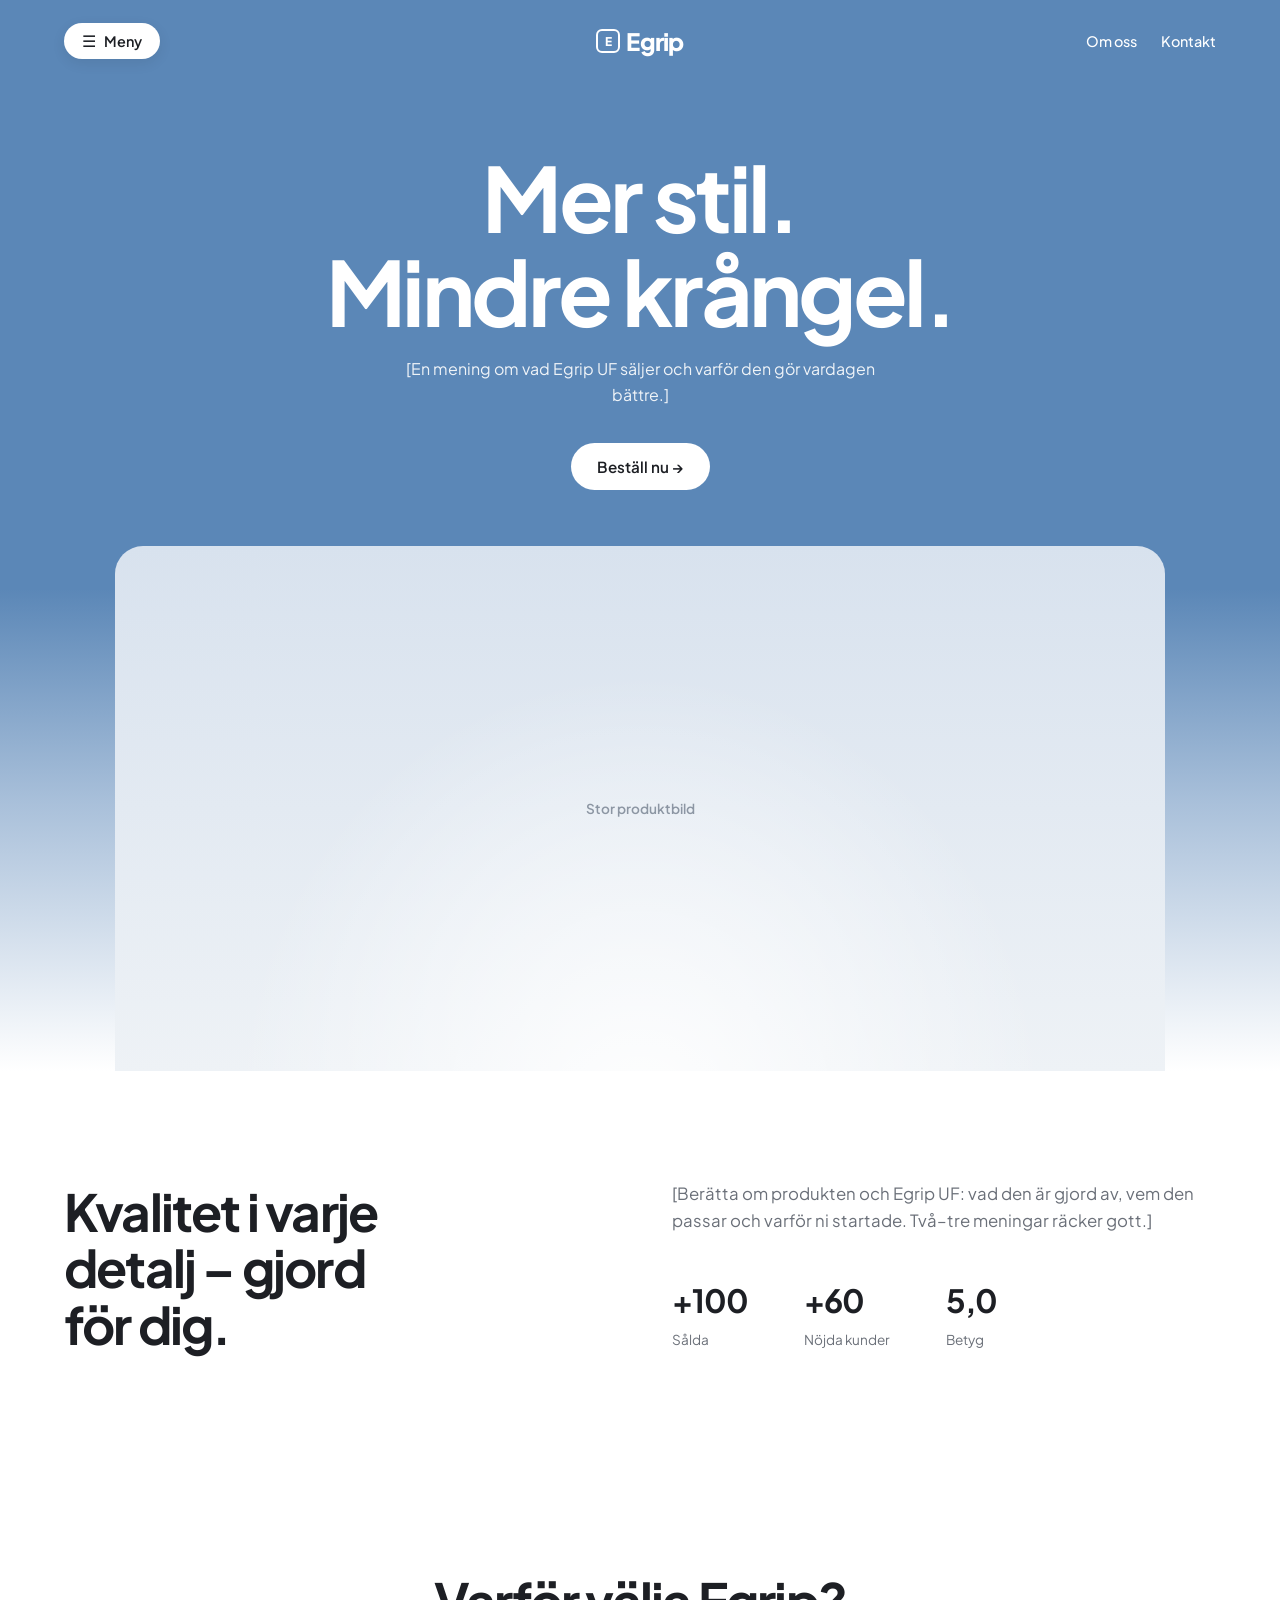
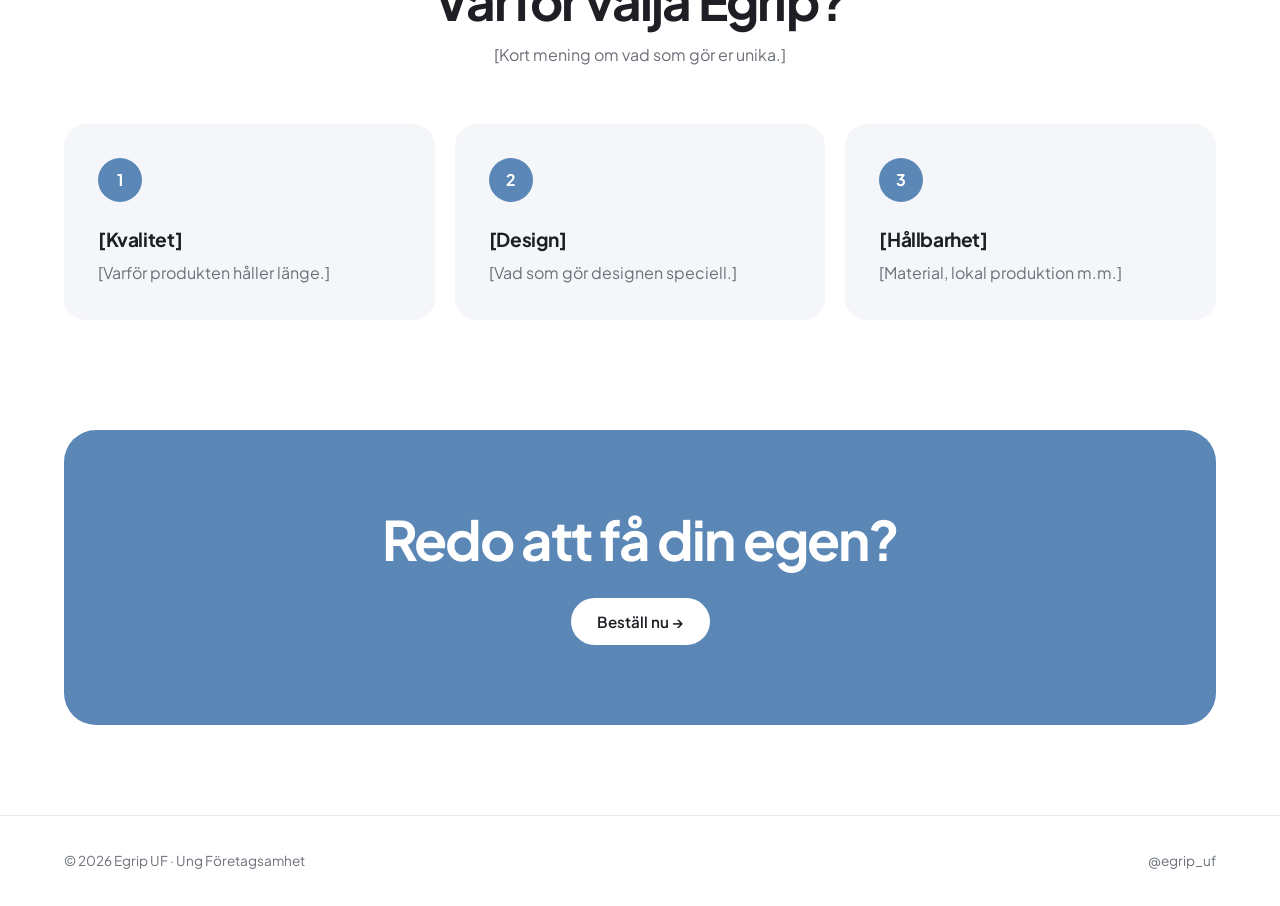
==== commit a0470db0: "Ta bort bildgalleriet och använd Egrip som produktnamn Co-Authored-By: Claude Opus 5.5 <noreply@anth" ====
--- a/index.html
+++ b/index.html
@@ -46,16 +46,6 @@
     </div>
   </section>
 
-  <section class="section" style="padding-top:0">
-    <div class="gallery">
-      <div class="ph ph-wood">Bild 1</div>
-      <div class="ph ph-room">Bild 2</div>
-      <div class="ph ph-light">Bild 3</div>
-      <div class="ph ph-sofa">Bild 4</div>
-      <div class="ph ph-room">Bild 5</div>
-    </div>
-  </section>
-
   <section class="section">
     <div class="center">
       <h2 class="h2">Varför välja Egrip?</h2>
--- a/style.css
+++ b/style.css
@@ -42,10 +42,6 @@
 /* Placeholder images */
 .ph { display: grid; place-items: center; color: rgba(0,0,0,.35); font-size: .85rem; font-weight: 600; }
 .ph-product { background: radial-gradient(ellipse at 50% 110%, rgba(255,255,255,.95) 0, transparent 55%), linear-gradient(180deg, #d8e2ee, #eef2f6); color: #8c96a3; }
-.ph-wood { background: linear-gradient(140deg, #c79a6b, #8a6142); color: rgba(255,255,255,.7); }
-.ph-room { background: linear-gradient(160deg, #ece7df, #cfc5b6); }
-.ph-sofa { background: linear-gradient(160deg, #f1ede6 40%, #b65a32 40% 70%, #e9e3da 70%); color: rgba(0,0,0,.4); }
-.ph-light { background: linear-gradient(200deg, #fafafa, #dcdcdc); }
 
 /* Buttons */
 .btn { display: inline-flex; align-items: center; gap: 10px; background: var(--ink); color: #fff; border: 0; border-radius: 999px; padding: 14px 26px;
@@ -63,11 +59,6 @@
 .stats { display: flex; gap: 56px; margin-top: 40px; }
 .stats b { display: block; font-size: 2rem; font-weight: 700; letter-spacing: -.03em; }
 .stats span { color: var(--muted); font-size: .85rem; }
-
-/* Gallery */
-.gallery { display: grid; grid-template-columns: 1.4fr 1fr 1fr; grid-template-rows: 260px 260px; gap: 18px; }
-.gallery > div { border-radius: var(--radius); }
-.gallery > div:first-child { grid-row: span 2; }
 
 /* Features */
 .center { text-align: center; }
@@ -119,8 +110,6 @@
   .section { padding: 80px 16px; }
   .intro, .order { grid-template-columns: 1fr; gap: 32px; }
   .stats { gap: 32px; }
-  .gallery { grid-template-columns: 1fr 1fr; grid-template-rows: 220px 160px 160px; }
-  .gallery > div:first-child { grid-column: span 2; grid-row: auto; }
   .features { grid-template-columns: 1fr; }
   .team { grid-template-columns: 1fr 1fr; }
   .cta { margin: 0 16px 60px; padding: 60px 20px; }
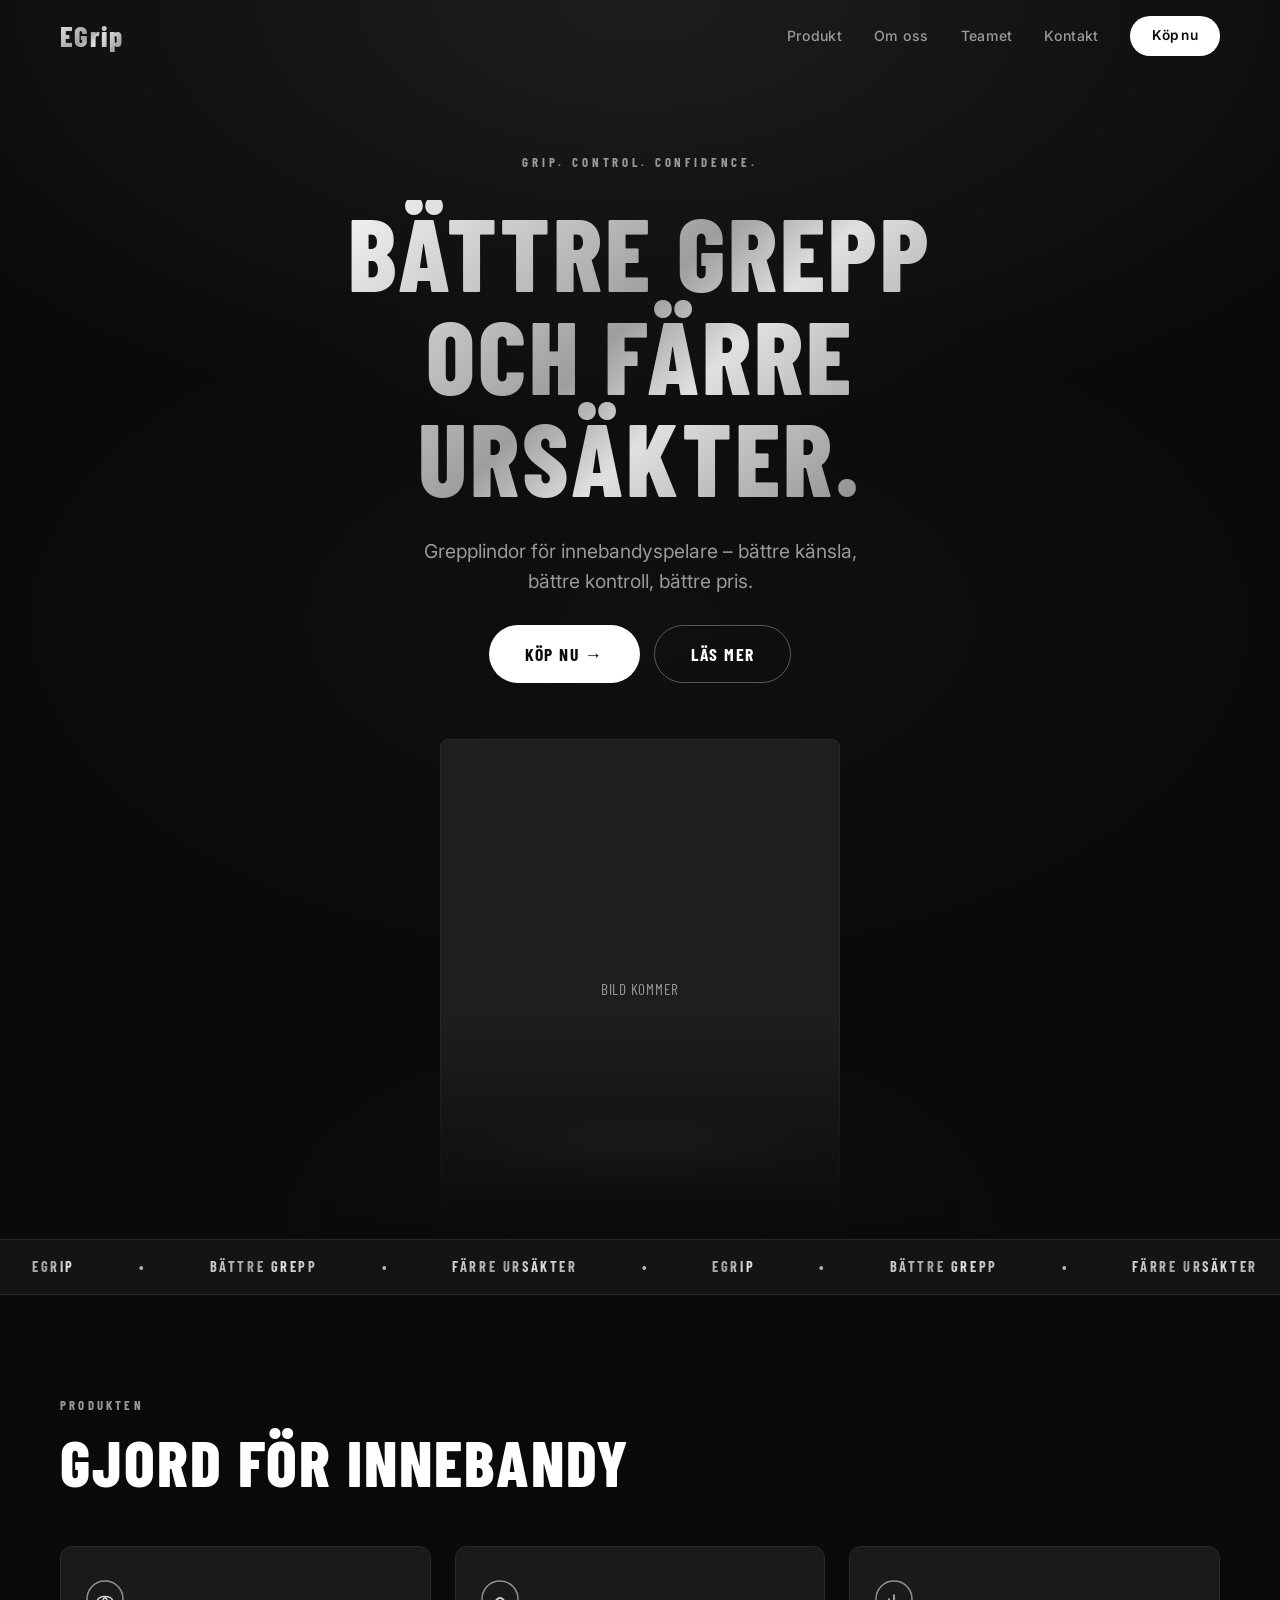
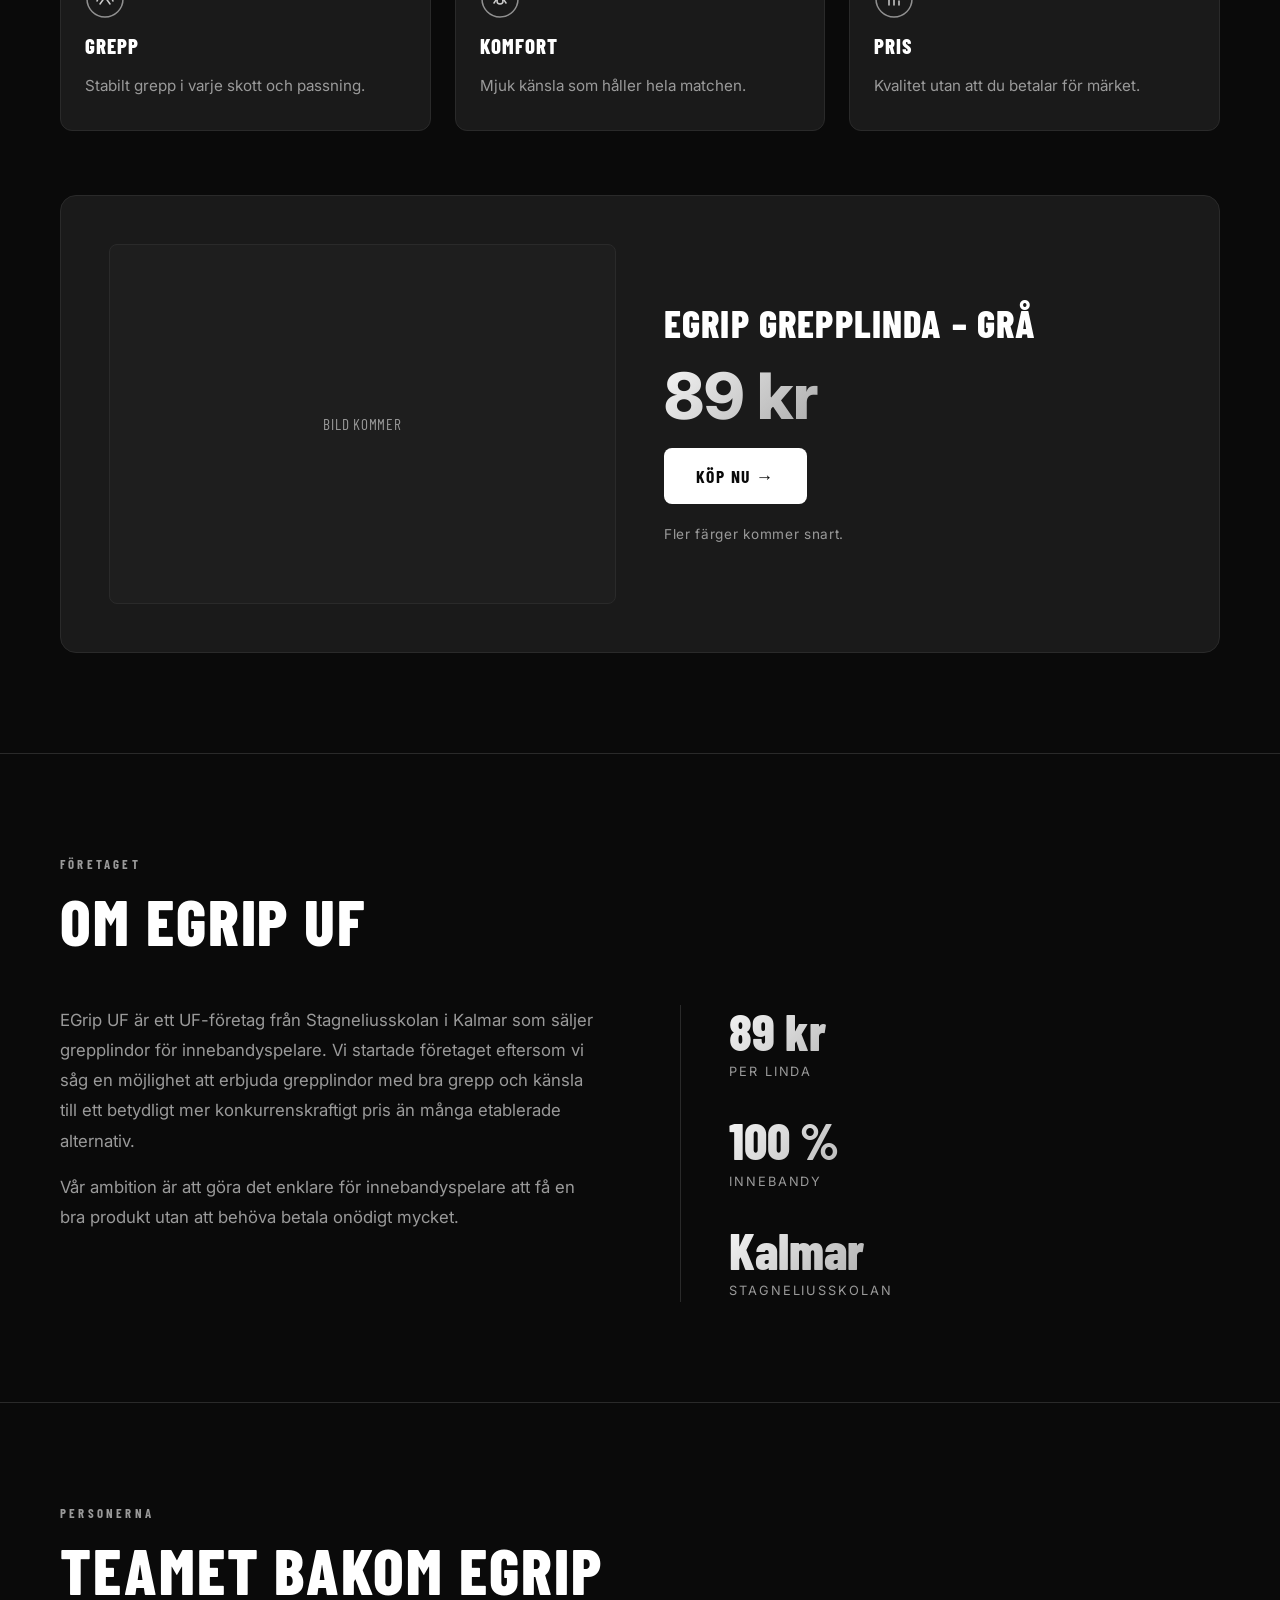
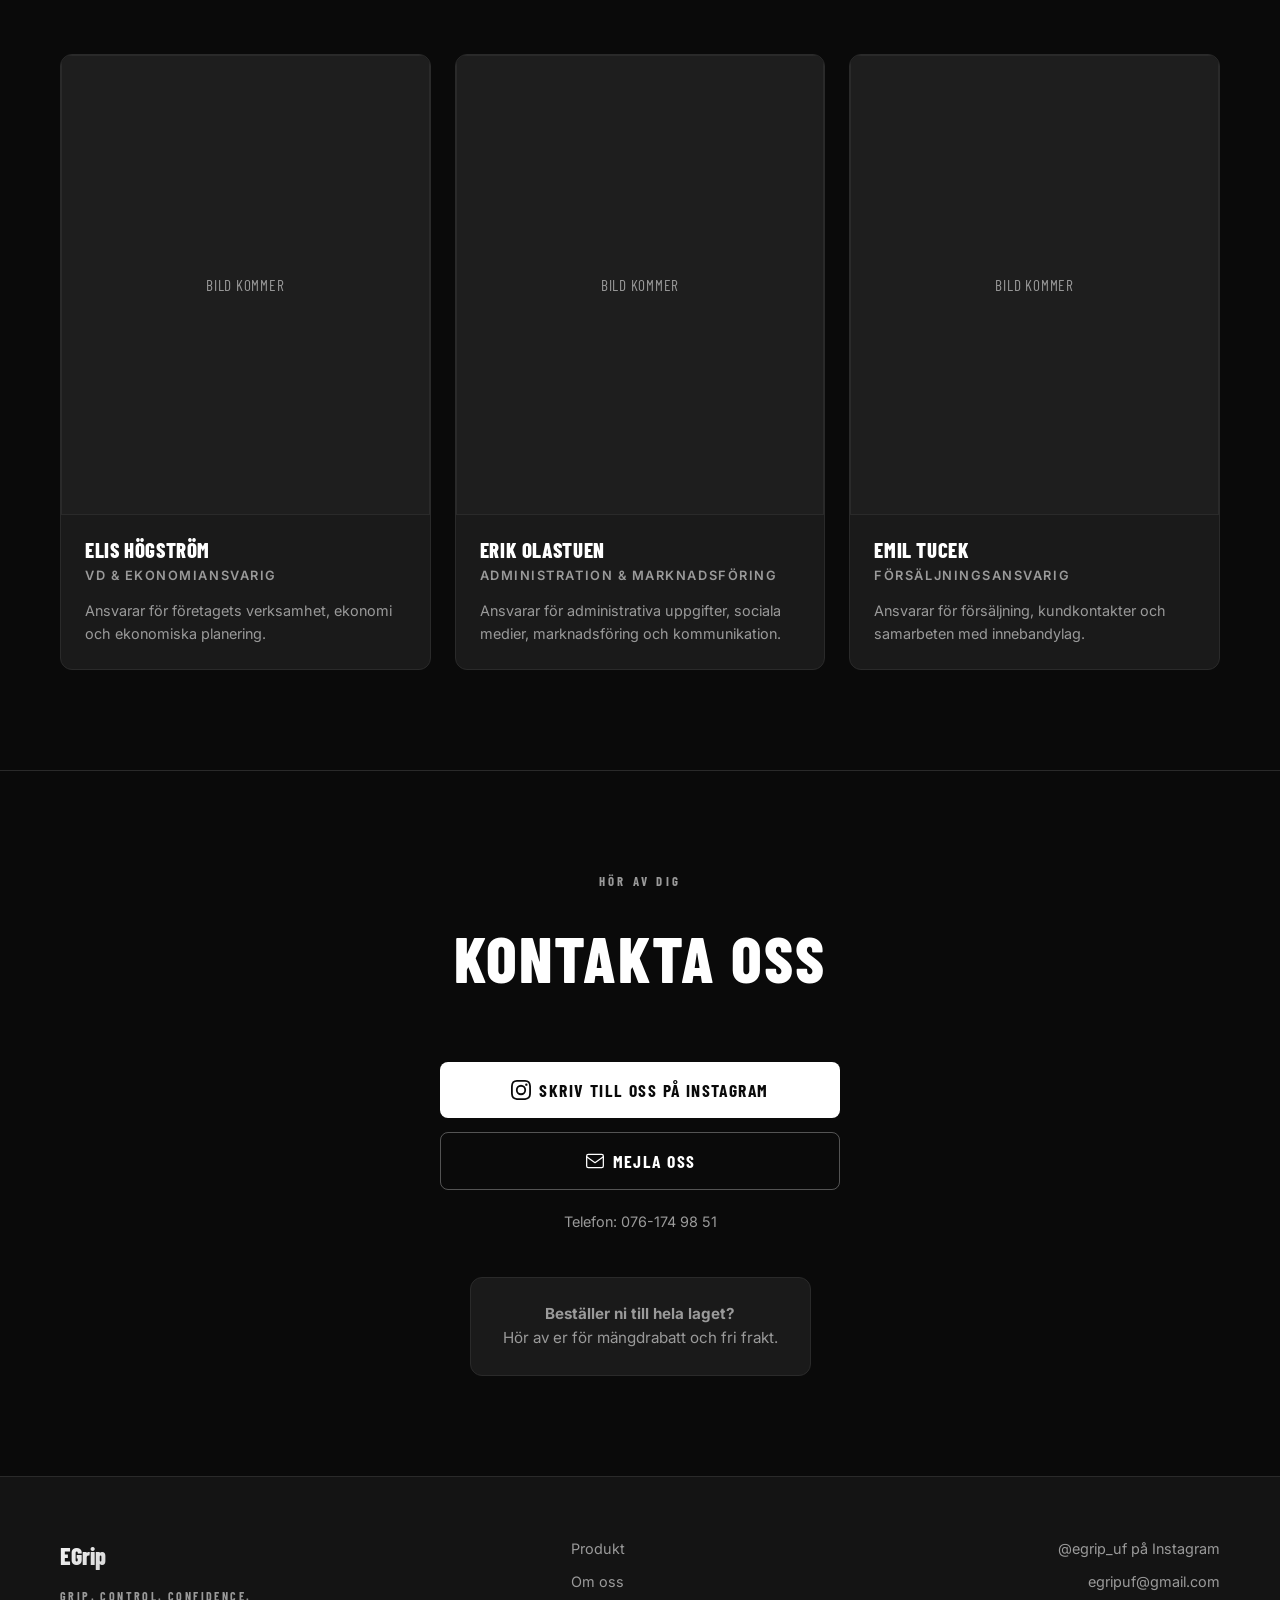
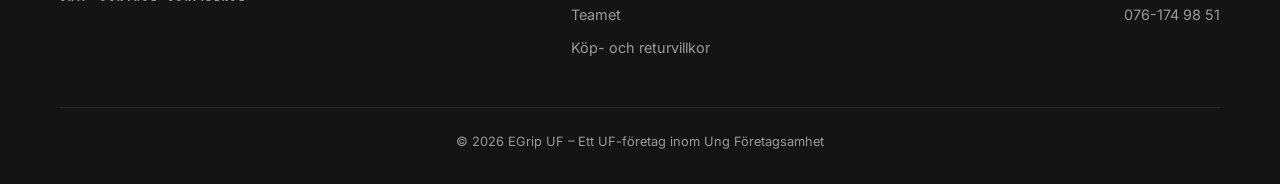
==== commit 6c793f75: "Antigravity-version av EGrip" ====
--- a/index.html
+++ b/index.html
@@ -1,72 +1,448 @@
 <!DOCTYPE html>
 <html lang="sv">
 <head>
-  <meta charset="UTF-8">
-  <meta name="viewport" content="width=device-width, initial-scale=1.0">
-  <link rel="preconnect" href="https://fonts.googleapis.com">
-  <link rel="preconnect" href="https://fonts.gstatic.com" crossorigin>
-  <link href="https://fonts.googleapis.com/css2?family=Plus+Jakarta+Sans:wght@400;500;600;700;800&display=swap" rel="stylesheet">
-  <link rel="stylesheet" href="style.css">
-  <title>Egrip UF</title>
-  <meta name="description" content="Egrip UF – [kort beskrivning].">
+  <meta charset="UTF-8" />
+  <meta name="viewport" content="width=device-width, initial-scale=1.0" />
+  <title>EGrip UF – Grepplindor för innebandy</title>
+  <meta name="description" content="EGrip UF säljer grepplindor för innebandyspelare – bättre grepp, bättre kontroll, bättre känsla. Beställ enkelt med Swish." />
+
+  <!-- Open Graph / Instagram-delning -->
+  <meta property="og:type" content="website" />
+  <meta property="og:url" content="https://egripuf.se/" />
+  <meta property="og:title" content="EGrip UF – Bättre grepp och färre ursäkter." />
+  <meta property="og:description" content="Grepplindor för innebandyspelare. Kvalitet utan att betala för märket. Beställ med Swish." />
+  <meta property="og:image" content="images/forpackning.png" />
+  <meta property="og:locale" content="sv_SE" />
+
+  <!-- Twitter Card -->
+  <meta name="twitter:card" content="summary_large_image" />
+  <meta name="twitter:title" content="EGrip UF – Bättre grepp och färre ursäkter." />
+  <meta name="twitter:description" content="Grepplindor för innebandyspelare. Kvalitet utan att betala för märket." />
+  <meta name="twitter:image" content="images/forpackning.png" />
+
+  <!-- Favicon -->
+  <link rel="icon" type="image/png" href="images/logo.png" />
+
+  <!-- Google Fonts -->
+  <link rel="preconnect" href="https://fonts.googleapis.com" />
+  <link rel="preconnect" href="https://fonts.gstatic.com" crossorigin />
+  <link href="https://fonts.googleapis.com/css2?family=Barlow+Condensed:wght@700;800&family=Inter:wght@400;500;600&display=swap" rel="stylesheet" />
+
+  <link rel="stylesheet" href="css/style.css" />
 </head>
 <body>
-  <header class="top">
-    <button class="menu-btn" aria-label="Öppna meny"><span>☰</span> Meny</button>
-    <a href="index.html" class="logo"><i>E</i>Egrip</a>
-    <nav class="top-links"><a href="index.html#om-oss">Om oss</a><a href="bestall.html#team">Kontakt</a></nav>
-  </header>
-  <div class="overlay" id="overlay">
-    <button class="menu-btn close" aria-label="Stäng meny"><span>✕</span> Stäng</button>
-    <a href="index.html">Hem</a>
+
+<!-- =====================================================
+     HEADER
+     ===================================================== -->
+<header class="site-header" role="banner">
+  <div class="container header-inner">
+    <a href="index.html" class="logo-link" aria-label="EGrip UF – startsida">
+      <img
+        src="images/logo.png"
+        alt="EGrip UF logotyp"
+        class="logo-img"
+        width="120"
+        height="44"
+        onerror="this.style.display='none'; this.nextElementSibling.style.display='flex';"
+      />
+      <span class="logo-fallback silver-text" style="display:none; font-family:'Barlow Condensed',sans-serif; font-size:1.8rem; font-weight:800; letter-spacing:0.05em;">EGrip</span>
+    </a>
+
+    <!-- Desktop nav -->
+    <nav class="nav-desktop" aria-label="Huvudnavigation">
+      <a href="produkt.html">Produkt</a>
+      <a href="index.html#om-oss">Om oss</a>
+      <a href="index.html#teamet">Teamet</a>
+      <a href="index.html#kontakt">Kontakt</a>
+      <a href="produkt.html" class="nav-cta">Köp nu</a>
+    </nav>
+
+    <!-- Hamburger -->
+    <button
+      class="hamburger"
+      aria-label="Öppna meny"
+      aria-expanded="false"
+      aria-controls="mobile-menu"
+    >
+      <span></span>
+      <span></span>
+      <span></span>
+    </button>
+  </div>
+</header>
+
+<!-- Mobile menu -->
+<div class="mobile-menu" id="mobile-menu" role="dialog" aria-modal="true" aria-label="Mobilmeny">
+  <nav aria-label="Mobilnavigation">
+    <a href="produkt.html">Produkt</a>
     <a href="index.html#om-oss">Om oss</a>
-    <a href="bestall.html">Beställ</a>
-    <a href="bestall.html#team">Teamet</a>
-  </div>
-
-  <section class="hero">
-    <h1>Mer stil.<br>Mindre krångel.</h1>
-    <p>[En mening om vad Egrip UF säljer och varför den gör vardagen bättre.]</p>
-    <a href="bestall.html" class="btn btn-white">Beställ nu →</a>
-    <div style="height:56px"></div>
-    <div class="hero-img ph ph-product">Stor produktbild</div>
-  </section>
-
-  <section class="section" id="om-oss">
-    <div class="intro">
-      <h2>Kvalitet i varje<br>detalj – gjord<br>för dig.</h2>
+    <a href="index.html#teamet">Teamet</a>
+    <a href="index.html#kontakt">Kontakt</a>
+  </nav>
+  <a href="produkt.html" class="btn btn-primary" style="font-size:1.3rem; padding:16px 48px;">Köp nu →</a>
+</div>
+
+<!-- =====================================================
+     HERO
+     ===================================================== -->
+<main>
+<section class="hero" aria-label="Hero">
+  <div class="hero-inner">
+    <!-- Text (centrerat) -->
+    <div class="hero-content">
+      <p class="hero-eyebrow">GRIP. CONTROL. CONFIDENCE.</p>
+
+      <h1 class="hero-title silver-text">
+        Bättre grepp<br>och färre<br>ursäkter.
+      </h1>
+
+      <p class="hero-subtitle">Grepplindor för innebandyspelare – bättre känsla, bättre kontroll, bättre pris.</p>
+
+      <div class="hero-buttons">
+        <a href="produkt.html" class="btn btn-primary btn-pill">Köp nu →</a>
+        <a href="#om-oss" class="btn btn-secondary btn-pill">Läs mer</a>
+      </div>
+    </div>
+
+    <!-- Produktbild (stor, centrerad, tonar ut) -->
+    <div class="hero-product">
+      <img
+        src="images/produkt-gra.png"
+        alt="EGrip grepplinda i grå färg för innebandyklubbor"
+        class="hero-product-img"
+        width="540"
+        height="600"
+        onerror="this.style.display='none'; this.nextElementSibling.style.display='flex';"
+      />
+      <div
+        class="img-placeholder hero-product-placeholder"
+        style="display:none;"
+        aria-hidden="true"
+      >Bild kommer</div>
+    </div>
+  </div>
+</section>
+
+<!-- =====================================================
+     TICKER / TEJPBANDEROLL
+     ===================================================== -->
+<div class="ticker-wrap" aria-hidden="true">
+  <div class="ticker-track">
+    <span class="ticker-item">EGrip</span>
+    <span class="ticker-item">•</span>
+    <span class="ticker-item">Bättre Grepp</span>
+    <span class="ticker-item">•</span>
+    <span class="ticker-item">Färre Ursäkter</span>
+    <span class="ticker-item">•</span>
+    <span class="ticker-item">EGrip</span>
+    <span class="ticker-item">•</span>
+    <span class="ticker-item">Bättre Grepp</span>
+    <span class="ticker-item">•</span>
+    <span class="ticker-item">Färre Ursäkter</span>
+    <span class="ticker-item">•</span>
+    <span class="ticker-item">EGrip</span>
+    <span class="ticker-item">•</span>
+    <span class="ticker-item">Bättre Grepp</span>
+    <span class="ticker-item">•</span>
+    <span class="ticker-item">Färre Ursäkter</span>
+    <span class="ticker-item">•</span>
+  </div>
+</div>
+
+<!-- =====================================================
+     STEG 3 – PRODUKTTEASER
+     ===================================================== -->
+<section class="section" id="produkt" aria-labelledby="produktteaser-title">
+  <div class="container">
+    <p class="section-eyebrow fade-in">Produkten</p>
+    <h2 class="section-title fade-in" id="produktteaser-title">Gjord för innebandy</h2>
+
+    <!-- Fördelar-kort -->
+    <div class="benefits-grid">
+
+      <article class="benefit-card fade-in">
+        <svg class="benefit-icon" viewBox="0 0 40 40" fill="none" aria-hidden="true">
+          <circle cx="20" cy="20" r="18" stroke="#9e9e9e" stroke-width="1.5"/>
+          <path d="M12 22 C14 16, 26 16, 28 22" stroke="#e0e0e0" stroke-width="1.5" stroke-linecap="round" fill="none"/>
+          <path d="M15 25 L20 18 L25 25" stroke="#e0e0e0" stroke-width="1.5" stroke-linecap="round" stroke-linejoin="round" fill="none"/>
+        </svg>
+        <h3 class="benefit-title">Grepp</h3>
+        <p class="benefit-text">Stabilt grepp i varje skott och passning.</p>
+      </article>
+
+      <article class="benefit-card fade-in">
+        <svg class="benefit-icon" viewBox="0 0 40 40" fill="none" aria-hidden="true">
+          <circle cx="20" cy="20" r="18" stroke="#9e9e9e" stroke-width="1.5"/>
+          <path d="M14 24 Q20 14 26 24" stroke="#e0e0e0" stroke-width="1.5" stroke-linecap="round" fill="none"/>
+          <circle cx="20" cy="22" r="3" stroke="#e0e0e0" stroke-width="1.5" fill="none"/>
+        </svg>
+        <h3 class="benefit-title">Komfort</h3>
+        <p class="benefit-text">Mjuk känsla som håller hela matchen.</p>
+      </article>
+
+      <article class="benefit-card fade-in">
+        <svg class="benefit-icon" viewBox="0 0 40 40" fill="none" aria-hidden="true">
+          <circle cx="20" cy="20" r="18" stroke="#9e9e9e" stroke-width="1.5"/>
+          <path d="M15 26 L15 20 M20 26 L20 16 M25 26 L25 22" stroke="#e0e0e0" stroke-width="1.5" stroke-linecap="round"/>
+        </svg>
+        <h3 class="benefit-title">Pris</h3>
+        <p class="benefit-text">Kvalitet utan att du betalar för märket.</p>
+      </article>
+
+    </div>
+
+    <!-- Produktkort -->
+    <div class="product-showcase fade-in">
       <div>
-        <p>[Berätta om produkten och Egrip UF: vad den är gjord av, vem den passar och varför ni startade. Två–tre meningar räcker gott.]</p>
-        <div class="stats">
-          <div><b>+100</b><span>Sålda</span></div>
-          <div><b>+60</b><span>Nöjda kunder</span></div>
-          <div><b>5,0</b><span>Betyg</span></div>
-        </div>
-      </div>
-    </div>
-  </section>
-
-  <section class="section">
-    <div class="center">
-      <h2 class="h2">Varför välja Egrip?</h2>
-      <p class="sub">[Kort mening om vad som gör er unika.]</p>
-    </div>
-    <div class="features">
-      <div class="feature"><div class="num">1</div><h3>[Kvalitet]</h3><p>[Varför produkten håller länge.]</p></div>
-      <div class="feature"><div class="num">2</div><h3>[Design]</h3><p>[Vad som gör designen speciell.]</p></div>
-      <div class="feature"><div class="num">3</div><h3>[Hållbarhet]</h3><p>[Material, lokal produktion m.m.]</p></div>
-    </div>
-  </section>
-
-  <section class="cta">
-    <h2>Redo att få din egen?</h2>
-    <a href="bestall.html" class="btn btn-white">Beställ nu →</a>
-  </section>
-
-  <footer>
-    <span>© <span class="year"></span> Egrip UF · Ung Företagsamhet</span>
-    <a href="https://instagram.com/egrip_uf" target="_blank" rel="noopener">@egrip_uf</a>
-  </footer>
-  <script src="script.js"></script>
+        <img
+          src="images/forpackning.png"
+          alt="EGrip grepplinda i förpackning"
+          class="product-showcase-img"
+          loading="lazy"
+          width="400"
+          height="360"
+          onerror="this.style.display='none'; this.nextElementSibling.style.display='flex';"
+        />
+        <div
+          class="img-placeholder"
+          style="display:none; width:100%; height:360px;"
+          aria-hidden="true"
+        >Bild kommer</div>
+      </div>
+
+      <div class="product-showcase-info">
+        <h3 class="product-showcase-name">EGrip Grepplinda – Grå</h3>
+        <p class="product-showcase-price silver-text">89 kr</p>
+        <a href="produkt.html" class="btn btn-primary" style="width:fit-content;">Köp nu →</a>
+        <p class="product-showcase-note">Fler färger kommer snart.</p>
+      </div>
+    </div>
+  </div>
+</section>
+
+<div class="divider"></div>
+
+<!-- =====================================================
+     STEG 4 – OM OSS
+     ===================================================== -->
+<section class="section" id="om-oss" aria-labelledby="om-oss-title">
+  <div class="container">
+    <p class="section-eyebrow fade-in">Företaget</p>
+    <h2 class="section-title fade-in" id="om-oss-title">Om EGrip UF</h2>
+
+    <div class="om-oss-grid">
+      <div>
+        <p class="om-oss-text fade-in">
+          EGrip UF är ett UF-företag från Stagneliusskolan i Kalmar som säljer grepplindor för innebandyspelare. Vi startade företaget eftersom vi såg en möjlighet att erbjuda grepplindor med bra grepp och känsla till ett betydligt mer konkurrenskraftigt pris än många etablerade alternativ.
+        </p>
+        <p class="om-oss-text fade-in" style="margin-top:16px;">
+          Vår ambition är att göra det enklare för innebandyspelare att få en bra produkt utan att behöva betala onödigt mycket.
+        </p>
+      </div>
+
+      <div class="stats-grid">
+        <div class="stat-item fade-in">
+          <span class="stat-value silver-text">89 kr</span>
+          <span class="stat-label">per linda</span>
+        </div>
+        <div class="stat-item fade-in">
+          <span class="stat-value silver-text">100 %</span>
+          <span class="stat-label">innebandy</span>
+        </div>
+        <div class="stat-item fade-in">
+          <span class="stat-value silver-text">Kalmar</span>
+          <span class="stat-label">Stagneliusskolan</span>
+        </div>
+      </div>
+    </div>
+  </div>
+</section>
+
+<div class="divider"></div>
+
+<!-- =====================================================
+     STEG 5 – TEAMET
+     ===================================================== -->
+<section class="section" id="teamet" aria-labelledby="teamet-title">
+  <div class="container">
+    <p class="section-eyebrow fade-in">Personerna</p>
+    <h2 class="section-title fade-in" id="teamet-title">Teamet bakom EGrip</h2>
+
+    <div class="team-grid">
+
+      <!-- Elis -->
+      <article class="team-card fade-in">
+        <div class="team-card-img-wrap">
+          <img
+            src="images/elis.jpg"
+            alt="Elis Högström, VD och ekonomiansvarig på EGrip UF"
+            class="team-card-img"
+            loading="lazy"
+            width="400"
+            height="500"
+            onerror="this.style.display='none'; this.closest('.team-card-img-wrap').querySelector('.img-placeholder').style.display='flex';"
+          />
+          <div
+            class="img-placeholder"
+            style="display:none; width:100%; height:100%; border-radius:0;"
+            aria-hidden="true"
+          >Bild kommer</div>
+        </div>
+        <div class="team-card-info">
+          <h3 class="team-card-name">Elis Högström</h3>
+          <p class="team-card-role">VD &amp; ekonomiansvarig</p>
+          <p class="team-card-desc">Ansvarar för företagets verksamhet, ekonomi och ekonomiska planering.</p>
+        </div>
+      </article>
+
+      <!-- Erik -->
+      <article class="team-card fade-in">
+        <div class="team-card-img-wrap">
+          <img
+            src="images/erik.jpg"
+            alt="Erik Olastuen, administration och marknadsföring på EGrip UF"
+            class="team-card-img"
+            loading="lazy"
+            width="400"
+            height="500"
+            onerror="this.style.display='none'; this.closest('.team-card-img-wrap').querySelector('.img-placeholder').style.display='flex';"
+          />
+          <div
+            class="img-placeholder"
+            style="display:none; width:100%; height:100%; border-radius:0;"
+            aria-hidden="true"
+          >Bild kommer</div>
+        </div>
+        <div class="team-card-info">
+          <h3 class="team-card-name">Erik Olastuen</h3>
+          <p class="team-card-role">Administration &amp; marknadsföring</p>
+          <p class="team-card-desc">Ansvarar för administrativa uppgifter, sociala medier, marknadsföring och kommunikation.</p>
+        </div>
+      </article>
+
+      <!-- Emil -->
+      <article class="team-card fade-in">
+        <div class="team-card-img-wrap">
+          <img
+            src="images/emil.jpg"
+            alt="Emil Tucek, försäljningsansvarig på EGrip UF"
+            class="team-card-img"
+            loading="lazy"
+            width="400"
+            height="500"
+            onerror="this.style.display='none'; this.closest('.team-card-img-wrap').querySelector('.img-placeholder').style.display='flex';"
+          />
+          <div
+            class="img-placeholder"
+            style="display:none; width:100%; height:100%; border-radius:0;"
+            aria-hidden="true"
+          >Bild kommer</div>
+        </div>
+        <div class="team-card-info">
+          <h3 class="team-card-name">Emil Tucek</h3>
+          <p class="team-card-role">Försäljningsansvarig</p>
+          <p class="team-card-desc">Ansvarar för försäljning, kundkontakter och samarbeten med innebandylag.</p>
+        </div>
+      </article>
+
+    </div>
+  </div>
+</section>
+
+<div class="divider"></div>
+
+<!-- =====================================================
+     STEG 6 – KONTAKT
+     ===================================================== -->
+<section class="section" id="kontakt" aria-labelledby="kontakt-title">
+  <div class="container">
+    <div class="contact-inner">
+      <p class="section-eyebrow fade-in">Hör av dig</p>
+      <h2 class="section-title fade-in" id="kontakt-title">Kontakta oss</h2>
+
+      <div class="contact-buttons fade-in">
+        <a
+          href="https://instagram.com/egrip_uf"
+          target="_blank"
+          rel="noopener noreferrer"
+          class="btn btn-primary full-width"
+          aria-label="Skriv till oss på Instagram, öppnas i ny flik"
+        >
+          <svg width="20" height="20" viewBox="0 0 24 24" fill="currentColor" aria-hidden="true">
+            <path d="M12 2.163c3.204 0 3.584.012 4.85.07 3.252.148 4.771 1.691 4.919 4.919.058 1.265.069 1.645.069 4.849 0 3.205-.012 3.584-.069 4.849-.149 3.225-1.664 4.771-4.919 4.919-1.266.058-1.644.07-4.85.07-3.204 0-3.584-.012-4.849-.07-3.26-.149-4.771-1.699-4.919-4.92-.058-1.265-.07-1.644-.07-4.849 0-3.204.013-3.583.07-4.849.149-3.227 1.664-4.771 4.919-4.919 1.266-.057 1.645-.069 4.849-.069zM12 0C8.741 0 8.333.014 7.053.072 2.695.272.273 2.69.073 7.052.014 8.333 0 8.741 0 12c0 3.259.014 3.668.072 4.948.2 4.358 2.618 6.78 6.98 6.98C8.333 23.986 8.741 24 12 24c3.259 0 3.668-.014 4.948-.072 4.354-.2 6.782-2.618 6.979-6.98.059-1.28.073-1.689.073-4.948 0-3.259-.014-3.667-.072-4.947-.196-4.354-2.617-6.78-6.979-6.98C15.668.014 15.259 0 12 0zm0 5.838a6.162 6.162 0 100 12.324 6.162 6.162 0 000-12.324zM12 16a4 4 0 110-8 4 4 0 010 8zm6.406-11.845a1.44 1.44 0 100 2.881 1.44 1.44 0 000-2.881z"/>
+          </svg>
+          Skriv till oss på Instagram
+        </a>
+
+        <a
+          href="mailto:egripuf@gmail.com"
+          class="btn btn-secondary full-width"
+          aria-label="Mejla EGrip UF"
+        >
+          <svg width="20" height="20" viewBox="0 0 24 24" fill="none" stroke="currentColor" stroke-width="1.5" stroke-linecap="round" stroke-linejoin="round" aria-hidden="true">
+            <rect x="2" y="4" width="20" height="16" rx="2"/>
+            <path d="M2 7l10 7 10-7"/>
+          </svg>
+          Mejla oss
+        </a>
+      </div>
+
+      <p class="contact-phone fade-in">
+        Telefon: <a href="tel:0761749851" aria-label="Ring EGrip UF">076-174 98 51</a>
+      </p>
+
+      <div class="contact-lag fade-in">
+        <strong>Beställer ni till hela laget?</strong><br>
+        Hör av er för mängdrabatt och fri frakt.
+      </div>
+    </div>
+  </div>
+</section>
+
+</main>
+
+<!-- =====================================================
+     FOOTER
+     ===================================================== -->
+<footer class="site-footer" role="contentinfo">
+  <div class="container">
+    <div class="footer-inner">
+      <div class="footer-brand">
+        <img
+          src="images/logo.png"
+          alt="EGrip UF"
+          class="footer-logo"
+          loading="lazy"
+          width="100"
+          height="40"
+          onerror="this.style.display='none'; this.nextElementSibling.style.display='block';"
+        />
+        <span class="silver-text" style="display:none; font-family:'Barlow Condensed',sans-serif; font-size:1.5rem; font-weight:800;">EGrip</span>
+        <p class="footer-slogan">GRIP. CONTROL. CONFIDENCE.</p>
+      </div>
+
+      <div class="footer-links">
+        <a href="produkt.html">Produkt</a>
+        <a href="index.html#om-oss">Om oss</a>
+        <a href="index.html#teamet">Teamet</a>
+        <a href="produkt.html#villkor">Köp- och returvillkor</a>
+      </div>
+
+      <div class="footer-contact">
+        <a href="https://instagram.com/egrip_uf" target="_blank" rel="noopener noreferrer" aria-label="EGrip UF på Instagram">@egrip_uf på Instagram</a>
+        <a href="mailto:egripuf@gmail.com">egripuf@gmail.com</a>
+        <a href="tel:0761749851">076-174 98 51</a>
+      </div>
+    </div>
+
+    <div class="footer-bottom">
+      <p>© 2026 EGrip UF – Ett UF-företag inom Ung Företagsamhet</p>
+    </div>
+  </div>
+</footer>
+
+<script src="js/main.js"></script>
 </body>
 </html>
+
--- a/css/style.css
+++ b/css/style.css
@@ -0,0 +1,1499 @@
+/* =====================================================
+   EGrip UF – Stylesheet
+   Färger, typsnitt och globala klasser
+   ===================================================== */
+
+/* ---------- Google Fonts ---------- */
+@import url('https://fonts.googleapis.com/css2?family=Barlow+Condensed:wght@700;800&family=Inter:wght@400;500;600&display=swap');
+
+/* ---------- CSS-variabler ---------- */
+:root {
+  --bg:     #0a0a0a;
+  --bg-2:   #141414;
+  --card:   #1a1a1a;
+  --line:   #2a2a2a;
+  --text:   #ffffff;
+  --muted:  #9a9a9a;
+  --silver: linear-gradient(135deg, #f5f5f5, #9e9e9e 45%, #e0e0e0 60%, #7a7a7a);
+  --header-h: 72px;
+  --radius: 8px;
+  --transition: 0.25s ease;
+}
+
+/* ---------- Reset ---------- */
+*, *::before, *::after { box-sizing: border-box; margin: 0; padding: 0; }
+
+html {
+  scroll-behavior: smooth;
+  font-size: 16px;
+  -webkit-text-size-adjust: 100%;
+  /* Rätt offset för fast header vid anchorlänkar */
+  scroll-padding-top: calc(var(--header-h) + 24px);
+}
+
+body {
+  background: var(--bg);
+  color: var(--text);
+  font-family: 'Inter', sans-serif;
+  font-weight: 400;
+  line-height: 1.6;
+  overflow-x: hidden;
+}
+
+img {
+  max-width: 100%;
+  display: block;
+}
+
+a {
+  color: inherit;
+  text-decoration: none;
+}
+
+ul { list-style: none; }
+
+button {
+  font-family: inherit;
+  cursor: pointer;
+  border: none;
+  background: none;
+}
+
+/* ---------- Typografi ---------- */
+h1, h2, h3, h4 {
+  font-family: 'Barlow Condensed', sans-serif;
+  text-transform: uppercase;
+  letter-spacing: 0.03em;
+  line-height: 1.1;
+}
+
+/* Silver-rubrik (gradient text) */
+.silver-text {
+  background: var(--silver);
+  -webkit-background-clip: text;
+  background-clip: text;
+  -webkit-text-fill-color: transparent;
+  color: transparent;
+}
+
+/* ---------- Layout ---------- */
+.container {
+  width: 100%;
+  max-width: 1200px;
+  margin: 0 auto;
+  padding: 0 20px;
+}
+
+.section {
+  padding: 100px 0;
+}
+
+@media (max-width: 768px) {
+  .section { padding: 72px 0; }
+}
+
+/* ---------- Knappar ---------- */
+.btn {
+  display: inline-flex;
+  align-items: center;
+  justify-content: center;
+  gap: 8px;
+  padding: 14px 32px;
+  min-height: 48px;
+  font-family: 'Barlow Condensed', sans-serif;
+  font-size: 1.1rem;
+  font-weight: 700;
+  text-transform: uppercase;
+  letter-spacing: 0.08em;
+  border-radius: var(--radius);
+  transition: transform var(--transition), box-shadow var(--transition), background var(--transition);
+  cursor: pointer;
+  border: none;
+  outline: none;
+  text-decoration: none;
+  white-space: nowrap;
+}
+
+.btn:focus-visible {
+  outline: 2px solid #fff;
+  outline-offset: 3px;
+}
+
+.btn-primary {
+  background: var(--text);
+  color: var(--bg);
+}
+
+.btn-primary:hover {
+  transform: translateY(-2px);
+  box-shadow: 0 8px 24px rgba(255,255,255,0.15);
+}
+
+.btn-secondary {
+  background: transparent;
+  color: var(--text);
+  border: 1px solid rgba(255,255,255,0.3);
+}
+
+.btn-secondary:hover {
+  border-color: rgba(255,255,255,0.7);
+  transform: translateY(-2px);
+}
+
+.btn-swish {
+  background: #fff;
+  color: #000;
+  font-size: 1.1rem;
+  width: 100%;
+  gap: 10px;
+}
+
+.btn-swish:hover {
+  transform: translateY(-2px);
+  box-shadow: 0 8px 24px rgba(255,255,255,0.2);
+}
+
+/* ---------- Divider ---------- */
+.divider {
+  height: 1px;
+  background: var(--line);
+  margin: 0;
+}
+
+/* ---------- Platshållarbild ---------- */
+.img-placeholder {
+  background: #1e1e1e;
+  border-radius: var(--radius);
+  display: flex;
+  align-items: center;
+  justify-content: center;
+  color: var(--muted);
+  font-family: 'Barlow Condensed', sans-serif;
+  font-size: 0.95rem;
+  letter-spacing: 0.05em;
+  text-transform: uppercase;
+  border: 1px solid var(--line);
+}
+
+/* ---------- Fade-in animation (IntersectionObserver) ---------- */
+.fade-in {
+  opacity: 0;
+  transform: translateY(28px);
+  transition: opacity 0.6s ease, transform 0.6s ease;
+}
+
+.fade-in.visible {
+  opacity: 1;
+  transform: translateY(0);
+}
+
+@media (prefers-reduced-motion: reduce) {
+  .fade-in {
+    opacity: 1;
+    transform: none;
+    transition: none;
+  }
+}
+
+/* =====================================================
+   HEADER
+   ===================================================== */
+
+.site-header {
+  position: fixed;
+  top: 0;
+  left: 0;
+  right: 0;
+  z-index: 100;
+  height: var(--header-h);
+  display: flex;
+  align-items: center;
+  transition: background 0.4s ease, backdrop-filter 0.4s ease, border-bottom 0.4s ease;
+}
+
+.site-header.scrolled {
+  background: rgba(10,10,10,0.88);
+  backdrop-filter: blur(20px);
+  -webkit-backdrop-filter: blur(20px);
+  border-bottom: 1px solid var(--line);
+}
+
+.header-inner {
+  display: flex;
+  align-items: center;
+  justify-content: space-between;
+  width: 100%;
+}
+
+.logo-link {
+  display: flex;
+  align-items: center;
+  flex-shrink: 0;
+}
+
+.logo-img {
+  height: 36px;
+  width: auto;
+}
+
+/* Desktop nav – lättare och tunnare som i referensen */
+.nav-desktop {
+  display: flex;
+  align-items: center;
+  gap: 32px;
+}
+
+.nav-desktop a {
+  font-family: 'Inter', sans-serif;
+  font-size: 0.88rem;
+  font-weight: 500;
+  letter-spacing: 0.02em;
+  color: var(--muted);
+  transition: color var(--transition);
+}
+
+.nav-desktop a:hover { color: var(--text); }
+.nav-desktop a.active { color: var(--text); }
+
+/* Pill-nav-knapp */
+.nav-cta {
+  background: var(--text);
+  color: var(--bg) !important;
+  padding: 9px 22px;
+  border-radius: 999px;
+  font-size: 0.85rem !important;
+  font-weight: 600 !important;
+  letter-spacing: 0.02em !important;
+  transition: opacity var(--transition), transform var(--transition) !important;
+}
+
+.nav-cta:hover {
+  opacity: 0.88;
+  transform: translateY(-1px);
+}
+
+/* Hamburger */
+.hamburger {
+  display: none;
+  flex-direction: column;
+  gap: 5px;
+  padding: 8px;
+  cursor: pointer;
+  background: none;
+  border: none;
+  outline: none;
+}
+
+.hamburger:focus-visible { outline: 2px solid #fff; border-radius: 4px; }
+
+.hamburger span {
+  display: block;
+  width: 24px;
+  height: 2px;
+  background: var(--text);
+  border-radius: 2px;
+  transition: transform 0.3s ease, opacity 0.3s ease;
+}
+
+.hamburger.open span:nth-child(1) { transform: translateY(7px) rotate(45deg); }
+.hamburger.open span:nth-child(2) { opacity: 0; }
+.hamburger.open span:nth-child(3) { transform: translateY(-7px) rotate(-45deg); }
+
+/* Mobile menu overlay */
+.mobile-menu {
+  position: fixed;
+  inset: 0;
+  background: var(--bg);
+  z-index: 99;
+  display: flex;
+  flex-direction: column;
+  align-items: center;
+  justify-content: center;
+  gap: 48px;
+  opacity: 0;
+  pointer-events: none;
+  transition: opacity 0.3s ease;
+}
+
+.mobile-menu.open {
+  opacity: 1;
+  pointer-events: all;
+}
+
+.mobile-menu nav {
+  display: flex;
+  flex-direction: column;
+  align-items: center;
+  gap: 32px;
+}
+
+.mobile-menu nav a {
+  font-family: 'Barlow Condensed', sans-serif;
+  font-size: clamp(2.5rem, 10vw, 4rem);
+  font-weight: 800;
+  text-transform: uppercase;
+  letter-spacing: 0.04em;
+  color: var(--text);
+  transition: color var(--transition);
+}
+
+.mobile-menu nav a:hover { color: var(--muted); }
+
+@media (max-width: 768px) {
+  .nav-desktop { display: none; }
+  .hamburger { display: flex; }
+}
+
+/* =====================================================
+   HERO (index.html) – Centrerad layout, Popcorn-inspiration
+   ===================================================== */
+
+.hero {
+  position: relative;
+  min-height: 100svh;
+  display: flex;
+  flex-direction: column;
+  align-items: center;
+  justify-content: flex-start;
+  overflow: hidden;
+  padding-top: var(--header-h);
+  background: var(--bg);
+}
+
+/* Gradient-glöd: mörk topp → silver-grå mitt → djup svart botten */
+.hero::before {
+  content: '';
+  position: absolute;
+  inset: 0;
+  background:
+    radial-gradient(ellipse 100% 55% at 50% 0%, rgba(160,160,160,0.13) 0%, transparent 65%),
+    radial-gradient(ellipse 70% 40% at 50% 50%, rgba(120,100,80,0.07) 0%, transparent 70%),
+    radial-gradient(ellipse 50% 30% at 50% 100%, rgba(255,255,255,0.03) 0%, transparent 60%);
+  pointer-events: none;
+  z-index: 0;
+}
+
+.hero-inner {
+  position: relative;
+  z-index: 1;
+  display: flex;
+  flex-direction: column;
+  align-items: center;
+  text-align: center;
+  width: 100%;
+  max-width: 900px;
+  padding: 80px 24px 0;
+}
+
+.hero-content {
+  display: flex;
+  flex-direction: column;
+  align-items: center;
+  gap: 28px;
+}
+
+.hero-eyebrow {
+  font-family: 'Barlow Condensed', sans-serif;
+  font-size: 0.8rem;
+  font-weight: 700;
+  letter-spacing: 0.3em;
+  text-transform: uppercase;
+  color: var(--muted);
+}
+
+.hero-title {
+  font-size: clamp(2.8rem, 8vw, 7rem);
+  font-weight: 800;
+  line-height: 1.0;
+  text-transform: uppercase;
+  max-width: 820px;
+}
+
+.hero-subtitle {
+  font-size: clamp(1rem, 2vw, 1.2rem);
+  color: var(--muted);
+  font-weight: 400;
+  max-width: 480px;
+  line-height: 1.6;
+}
+
+.hero-buttons {
+  display: flex;
+  gap: 14px;
+  flex-wrap: wrap;
+  justify-content: center;
+}
+
+/* Pill-knapp (primär) */
+.btn-pill {
+  border-radius: 999px;
+  padding: 14px 36px;
+}
+
+/* Produktbild – stor, centrerad, tonar ut mot botten */
+.hero-product {
+  position: relative;
+  width: 100%;
+  max-width: 640px;
+  margin: 56px auto 0;
+  display: flex;
+  align-items: flex-end;
+  justify-content: center;
+}
+
+.hero-product-img {
+  width: 100%;
+  max-width: 540px;
+  height: auto;
+  object-fit: contain;
+  animation: float 5s ease-in-out infinite;
+  filter: drop-shadow(0 48px 80px rgba(0,0,0,0.7));
+  position: relative;
+  z-index: 1;
+}
+
+/* Tonar ut mot botten (mask) */
+.hero-product::after {
+  content: '';
+  position: absolute;
+  bottom: 0;
+  left: 0;
+  right: 0;
+  height: 45%;
+  background: linear-gradient(to bottom, transparent, var(--bg));
+  z-index: 2;
+  pointer-events: none;
+}
+
+/* Glöd under produkten */
+.hero-product::before {
+  content: '';
+  position: absolute;
+  bottom: 10%;
+  left: 50%;
+  transform: translateX(-50%);
+  width: 60%;
+  height: 80px;
+  background: radial-gradient(ellipse, rgba(180,160,120,0.12) 0%, transparent 70%);
+  border-radius: 50%;
+  z-index: 0;
+}
+
+.hero-product-placeholder {
+  width: 400px;
+  height: 500px;
+  max-width: 100%;
+}
+
+@keyframes float {
+  0%, 100% { transform: translateY(0px); }
+  50% { transform: translateY(-14px); }
+}
+
+@media (prefers-reduced-motion: reduce) {
+  .hero-product-img { animation: none; }
+}
+
+/* Responsiv hero */
+@media (max-width: 600px) {
+  .hero-inner { padding: 60px 20px 0; }
+  .hero-product { max-width: 90vw; margin-top: 40px; }
+  .hero-product-img { max-width: 85vw; }
+}
+
+/* =====================================================
+   TICKER / TEJPBANDEROLL
+   ===================================================== */
+
+.ticker-wrap {
+  overflow: hidden;
+  background: var(--bg-2);
+  border-top: 1px solid var(--line);
+  border-bottom: 1px solid var(--line);
+  padding: 14px 0;
+  white-space: nowrap;
+}
+
+.ticker-track {
+  display: inline-flex;
+  gap: 0;
+  animation: ticker 20s linear infinite;
+}
+
+.ticker-item {
+  font-family: 'Barlow Condensed', sans-serif;
+  font-size: 0.9rem;
+  font-weight: 700;
+  letter-spacing: 0.18em;
+  text-transform: uppercase;
+  padding: 0 32px;
+  background: var(--silver);
+  -webkit-background-clip: text;
+  background-clip: text;
+  -webkit-text-fill-color: transparent;
+  color: transparent;
+}
+
+@keyframes ticker {
+  0% { transform: translateX(0); }
+  100% { transform: translateX(-50%); }
+}
+
+@media (prefers-reduced-motion: reduce) {
+  .ticker-track { animation: none; }
+}
+
+/* =====================================================
+   PRODUKTTEASER
+   ===================================================== */
+
+.section-eyebrow {
+  font-family: 'Barlow Condensed', sans-serif;
+  font-size: 0.8rem;
+  font-weight: 700;
+  letter-spacing: 0.25em;
+  text-transform: uppercase;
+  color: var(--muted);
+  margin-bottom: 12px;
+}
+
+.section-title {
+  font-size: clamp(2.2rem, 5vw, 4rem);
+  font-weight: 800;
+  margin-bottom: 48px;
+}
+
+/* Fördelar-kort */
+.benefits-grid {
+  display: grid;
+  grid-template-columns: repeat(3, 1fr);
+  gap: 24px;
+  margin-bottom: 64px;
+}
+
+@media (max-width: 700px) {
+  .benefits-grid { grid-template-columns: 1fr; }
+}
+
+.benefit-card {
+  background: var(--card);
+  border: 1px solid var(--line);
+  border-radius: 12px;
+  padding: 32px 24px;
+  display: flex;
+  flex-direction: column;
+  gap: 16px;
+  transition: border-color var(--transition), transform var(--transition);
+}
+
+.benefit-card:hover {
+  border-color: rgba(255,255,255,0.2);
+  transform: translateY(-4px);
+}
+
+.benefit-icon {
+  width: 40px;
+  height: 40px;
+  opacity: 0.9;
+}
+
+.benefit-title {
+  font-family: 'Barlow Condensed', sans-serif;
+  font-size: 1.3rem;
+  font-weight: 800;
+  text-transform: uppercase;
+  letter-spacing: 0.05em;
+}
+
+.benefit-text {
+  color: var(--muted);
+  font-size: 0.95rem;
+  line-height: 1.6;
+}
+
+/* Produktkort */
+.product-showcase {
+  display: grid;
+  grid-template-columns: 1fr 1fr;
+  gap: 48px;
+  align-items: center;
+  background: var(--card);
+  border: 1px solid var(--line);
+  border-radius: 16px;
+  padding: 48px;
+  overflow: hidden;
+}
+
+@media (max-width: 768px) {
+  .product-showcase {
+    grid-template-columns: 1fr;
+    padding: 32px 24px;
+    text-align: center;
+  }
+}
+
+.product-showcase-img {
+  border-radius: 12px;
+  object-fit: contain;
+  max-height: 360px;
+  width: 100%;
+}
+
+.product-showcase-info {
+  display: flex;
+  flex-direction: column;
+  gap: 20px;
+}
+
+.product-showcase-name {
+  font-size: clamp(1.6rem, 3vw, 2.4rem);
+  font-weight: 800;
+}
+
+.product-showcase-price {
+  font-size: clamp(2.5rem, 5vw, 4rem);
+  font-weight: 800;
+  line-height: 1;
+}
+
+.product-showcase-note {
+  font-size: 0.85rem;
+  color: var(--muted);
+  letter-spacing: 0.05em;
+}
+
+/* =====================================================
+   OM OSS
+   ===================================================== */
+
+.om-oss-grid {
+  display: grid;
+  grid-template-columns: 1fr 1fr;
+  gap: 80px;
+  align-items: start;
+}
+
+@media (max-width: 768px) {
+  .om-oss-grid { grid-template-columns: 1fr; gap: 40px; }
+}
+
+.om-oss-text {
+  color: var(--muted);
+  font-size: 1.05rem;
+  line-height: 1.8;
+}
+
+.stats-grid {
+  display: flex;
+  flex-direction: column;
+  gap: 32px;
+  border-left: 1px solid var(--line);
+  padding-left: 48px;
+}
+
+@media (max-width: 768px) {
+  .stats-grid {
+    border-left: none;
+    padding-left: 0;
+    border-top: 1px solid var(--line);
+    padding-top: 32px;
+    flex-direction: row;
+    flex-wrap: wrap;
+    gap: 24px;
+  }
+}
+
+.stat-item {
+  display: flex;
+  flex-direction: column;
+  gap: 6px;
+}
+
+.stat-value {
+  font-family: 'Barlow Condensed', sans-serif;
+  font-size: clamp(2rem, 4vw, 3.2rem);
+  font-weight: 800;
+  line-height: 1;
+}
+
+.stat-label {
+  font-size: 0.8rem;
+  color: var(--muted);
+  letter-spacing: 0.15em;
+  text-transform: uppercase;
+}
+
+/* =====================================================
+   TEAMET
+   ===================================================== */
+
+.team-grid {
+  display: grid;
+  grid-template-columns: repeat(3, 1fr);
+  gap: 24px;
+}
+
+@media (max-width: 768px) {
+  .team-grid { grid-template-columns: 1fr; }
+}
+
+.team-card {
+  background: var(--card);
+  border: 1px solid var(--line);
+  border-radius: 12px;
+  overflow: hidden;
+  transition: border-color var(--transition), transform var(--transition);
+}
+
+.team-card:hover {
+  border-color: rgba(255,255,255,0.2);
+  transform: translateY(-4px);
+}
+
+.team-card-img-wrap {
+  aspect-ratio: 4/5;
+  overflow: hidden;
+  position: relative;
+}
+
+.team-card-img {
+  width: 100%;
+  height: 100%;
+  object-fit: cover;
+  filter: grayscale(100%);
+  transition: filter 0.4s ease;
+}
+
+.team-card:hover .team-card-img {
+  filter: grayscale(0%);
+}
+
+.team-card-info {
+  padding: 24px;
+}
+
+.team-card-name {
+  font-size: 1.3rem;
+  font-weight: 800;
+  margin-bottom: 4px;
+}
+
+.team-card-role {
+  font-size: 0.8rem;
+  font-weight: 600;
+  letter-spacing: 0.12em;
+  text-transform: uppercase;
+  color: var(--muted);
+  margin-bottom: 12px;
+}
+
+.team-card-desc {
+  font-size: 0.9rem;
+  color: var(--muted);
+  line-height: 1.6;
+}
+
+/* =====================================================
+   KONTAKT
+   ===================================================== */
+
+.contact-inner {
+  max-width: 640px;
+  margin: 0 auto;
+  text-align: center;
+  display: flex;
+  flex-direction: column;
+  align-items: center;
+  gap: 20px;
+}
+
+.contact-buttons {
+  display: flex;
+  flex-direction: column;
+  gap: 14px;
+  width: 100%;
+  max-width: 400px;
+}
+
+.contact-phone {
+  font-size: 0.9rem;
+  color: var(--muted);
+}
+
+.contact-phone a:hover { color: var(--text); }
+
+.contact-lag {
+  margin-top: 24px;
+  padding: 24px 32px;
+  background: var(--card);
+  border: 1px solid var(--line);
+  border-radius: 12px;
+  font-size: 0.95rem;
+  color: var(--muted);
+  line-height: 1.6;
+  max-width: 480px;
+}
+
+/* =====================================================
+   FOOTER
+   ===================================================== */
+
+.site-footer {
+  background: var(--bg-2);
+  border-top: 1px solid var(--line);
+  padding: 60px 0 32px;
+}
+
+.footer-inner {
+  display: grid;
+  grid-template-columns: 1fr auto 1fr;
+  gap: 40px;
+  align-items: start;
+  margin-bottom: 48px;
+}
+
+@media (max-width: 768px) {
+  .footer-inner {
+    grid-template-columns: 1fr;
+    text-align: center;
+  }
+  .footer-brand { align-items: center; }
+}
+
+.footer-brand {
+  display: flex;
+  flex-direction: column;
+  gap: 12px;
+}
+
+.footer-logo { height: 40px; width: auto; }
+
+.footer-slogan {
+  font-family: 'Barlow Condensed', sans-serif;
+  font-size: 0.75rem;
+  font-weight: 700;
+  letter-spacing: 0.2em;
+  text-transform: uppercase;
+  color: var(--muted);
+}
+
+.footer-links {
+  display: flex;
+  flex-direction: column;
+  gap: 10px;
+}
+
+.footer-links a {
+  font-size: 0.9rem;
+  color: var(--muted);
+  transition: color var(--transition);
+}
+
+.footer-links a:hover { color: var(--text); }
+
+.footer-contact {
+  display: flex;
+  flex-direction: column;
+  gap: 10px;
+  text-align: right;
+}
+
+@media (max-width: 768px) {
+  .footer-contact { text-align: center; }
+}
+
+.footer-contact a {
+  font-size: 0.9rem;
+  color: var(--muted);
+  transition: color var(--transition);
+}
+
+.footer-contact a:hover { color: var(--text); }
+
+.footer-bottom {
+  border-top: 1px solid var(--line);
+  padding-top: 24px;
+  text-align: center;
+  font-size: 0.8rem;
+  color: var(--muted);
+}
+
+/* =====================================================
+   PRODUKTSIDA (produkt.html)
+   ===================================================== */
+
+.product-page-grid {
+  display: grid;
+  grid-template-columns: 1fr 1fr;
+  gap: 64px;
+  align-items: start;
+}
+
+@media (max-width: 900px) {
+  .product-page-grid { grid-template-columns: 1fr; gap: 40px; }
+}
+
+/* Bildgalleri */
+.gallery-main {
+  position: relative;
+  border-radius: 12px;
+  overflow: hidden;
+  background: var(--card);
+  border: 1px solid var(--line);
+  aspect-ratio: 4/3;
+  display: flex;
+  align-items: center;
+  justify-content: center;
+}
+
+.gallery-main-img {
+  max-width: 100%;
+  max-height: 100%;
+  object-fit: contain;
+  padding: 24px;
+  transition: opacity 0.2s ease;
+}
+
+.gallery-thumbs {
+  display: flex;
+  gap: 10px;
+  margin-top: 12px;
+}
+
+.gallery-thumb {
+  width: 72px;
+  height: 72px;
+  border-radius: 8px;
+  overflow: hidden;
+  border: 2px solid var(--line);
+  cursor: pointer;
+  flex-shrink: 0;
+  background: var(--card);
+  display: flex;
+  align-items: center;
+  justify-content: center;
+  transition: border-color var(--transition);
+}
+
+.gallery-thumb img {
+  width: 100%;
+  height: 100%;
+  object-fit: contain;
+  padding: 4px;
+}
+
+.gallery-thumb.active,
+.gallery-thumb:hover { border-color: rgba(255,255,255,0.5); }
+
+/* Produkt-info */
+.product-info {
+  display: flex;
+  flex-direction: column;
+  gap: 24px;
+}
+
+.product-title {
+  font-size: clamp(2rem, 4vw, 3rem);
+  font-weight: 800;
+}
+
+.product-price-row {
+  display: flex;
+  align-items: baseline;
+  gap: 16px;
+}
+
+.product-price {
+  font-family: 'Barlow Condensed', sans-serif;
+  font-size: clamp(2.5rem, 5vw, 3.5rem);
+  font-weight: 800;
+  line-height: 1;
+}
+
+.product-stock {
+  font-size: 0.9rem;
+  color: #6fcf97;
+  font-weight: 600;
+  display: flex;
+  align-items: center;
+  gap: 6px;
+}
+
+.product-stock::before {
+  content: '';
+  display: inline-block;
+  width: 8px;
+  height: 8px;
+  background: #6fcf97;
+  border-radius: 50%;
+}
+
+.product-desc {
+  font-size: 1rem;
+  color: var(--muted);
+  line-height: 1.7;
+  border-top: 1px solid var(--line);
+  padding-top: 24px;
+}
+
+/* Färgval */
+.color-label {
+  font-family: 'Barlow Condensed', sans-serif;
+  font-size: 0.85rem;
+  font-weight: 700;
+  letter-spacing: 0.15em;
+  text-transform: uppercase;
+  color: var(--muted);
+  margin-bottom: 10px;
+}
+
+.color-options {
+  display: flex;
+  align-items: center;
+  gap: 12px;
+  flex-wrap: wrap;
+}
+
+.color-swatch {
+  width: 32px;
+  height: 32px;
+  border-radius: 50%;
+  border: 2px solid var(--line);
+  cursor: pointer;
+  transition: border-color var(--transition), transform var(--transition);
+  position: relative;
+}
+
+.color-swatch.active,
+.color-swatch:hover {
+  border-color: rgba(255,255,255,0.7);
+  transform: scale(1.1);
+}
+
+.color-swatch.active::after {
+  content: '';
+  position: absolute;
+  inset: -4px;
+  border-radius: 50%;
+  border: 1px solid rgba(255,255,255,0.3);
+}
+
+.color-soon {
+  font-size: 0.8rem;
+  color: var(--muted);
+  font-style: italic;
+}
+
+/* Antal-väljare */
+.qty-row {
+  display: flex;
+  align-items: center;
+  gap: 0;
+  border: 1px solid var(--line);
+  border-radius: var(--radius);
+  overflow: hidden;
+  width: fit-content;
+}
+
+.qty-btn {
+  width: 48px;
+  height: 48px;
+  display: flex;
+  align-items: center;
+  justify-content: center;
+  font-size: 1.3rem;
+  color: var(--text);
+  background: var(--card);
+  border: none;
+  cursor: pointer;
+  transition: background var(--transition);
+  font-family: 'Inter', sans-serif;
+}
+
+.qty-btn:hover { background: var(--line); }
+.qty-btn:focus-visible { outline: 2px solid #fff; outline-offset: -2px; }
+
+.qty-input {
+  width: 64px;
+  height: 48px;
+  text-align: center;
+  background: var(--bg);
+  color: var(--text);
+  border: none;
+  border-left: 1px solid var(--line);
+  border-right: 1px solid var(--line);
+  font-family: 'Barlow Condensed', sans-serif;
+  font-size: 1.3rem;
+  font-weight: 700;
+  outline: none;
+}
+
+.qty-input::-webkit-inner-spin-button,
+.qty-input::-webkit-outer-spin-button { -webkit-appearance: none; }
+
+/* Rabattbanner */
+.discount-banner {
+  background: rgba(255,255,255,0.05);
+  border: 1px solid rgba(255,255,255,0.1);
+  border-radius: var(--radius);
+  padding: 12px 16px;
+  font-size: 0.9rem;
+  display: none;
+}
+
+.discount-banner.visible { display: block; }
+
+/* Leveranssätt */
+.delivery-options {
+  display: flex;
+  flex-direction: column;
+  gap: 10px;
+}
+
+.delivery-option {
+  display: flex;
+  align-items: center;
+  gap: 12px;
+  padding: 14px 16px;
+  border: 1px solid var(--line);
+  border-radius: var(--radius);
+  cursor: pointer;
+  transition: border-color var(--transition), background var(--transition);
+}
+
+.delivery-option:hover,
+.delivery-option.selected { border-color: rgba(255,255,255,0.4); background: var(--card); }
+
+.delivery-option input[type=radio] {
+  accent-color: #fff;
+  width: 18px;
+  height: 18px;
+  flex-shrink: 0;
+}
+
+.delivery-option-info { flex: 1; }
+
+.delivery-option-title {
+  font-weight: 600;
+  font-size: 0.95rem;
+}
+
+.delivery-option-desc {
+  font-size: 0.82rem;
+  color: var(--muted);
+  margin-top: 2px;
+}
+
+.delivery-option-price {
+  font-family: 'Barlow Condensed', sans-serif;
+  font-size: 1.1rem;
+  font-weight: 700;
+}
+
+/* Summering */
+.order-summary {
+  background: var(--card);
+  border: 1px solid var(--line);
+  border-radius: 12px;
+  padding: 24px;
+  display: flex;
+  flex-direction: column;
+  gap: 10px;
+}
+
+.summary-row {
+  display: flex;
+  justify-content: space-between;
+  align-items: center;
+  font-size: 0.95rem;
+  color: var(--muted);
+}
+
+.summary-row.total {
+  border-top: 1px solid var(--line);
+  padding-top: 10px;
+  margin-top: 4px;
+  font-family: 'Barlow Condensed', sans-serif;
+  font-size: 1.5rem;
+  font-weight: 800;
+  color: var(--text);
+}
+
+.summary-discount { color: #6fcf97; }
+
+/* Formulär */
+.order-form {
+  display: flex;
+  flex-direction: column;
+  gap: 16px;
+  margin-top: 8px;
+}
+
+.form-group {
+  display: flex;
+  flex-direction: column;
+  gap: 6px;
+}
+
+.form-label {
+  font-size: 0.82rem;
+  font-weight: 600;
+  letter-spacing: 0.08em;
+  text-transform: uppercase;
+  color: var(--muted);
+}
+
+.form-input,
+.form-textarea {
+  background: var(--bg);
+  border: 1px solid var(--line);
+  border-radius: var(--radius);
+  color: var(--text);
+  font-family: 'Inter', sans-serif;
+  font-size: 1rem;
+  padding: 12px 16px;
+  outline: none;
+  transition: border-color var(--transition);
+  width: 100%;
+}
+
+.form-input:focus,
+.form-textarea:focus {
+  border-color: rgba(255,255,255,0.4);
+}
+
+.form-input.error { border-color: #eb5757; }
+
+.form-textarea {
+  resize: vertical;
+  min-height: 100px;
+}
+
+.form-error {
+  font-size: 0.8rem;
+  color: #eb5757;
+  display: none;
+}
+
+.form-error.visible { display: block; }
+
+/* Accordion */
+.accordion {
+  border-top: 1px solid var(--line);
+  margin-top: 48px;
+}
+
+.accordion-item {
+  border-bottom: 1px solid var(--line);
+}
+
+.accordion-btn {
+  width: 100%;
+  display: flex;
+  justify-content: space-between;
+  align-items: center;
+  padding: 20px 0;
+  font-family: 'Barlow Condensed', sans-serif;
+  font-size: 1.1rem;
+  font-weight: 700;
+  text-transform: uppercase;
+  letter-spacing: 0.08em;
+  color: var(--text);
+  background: none;
+  border: none;
+  cursor: pointer;
+  outline: none;
+  text-align: left;
+}
+
+.accordion-btn:focus-visible { outline: 2px solid #fff; border-radius: 4px; }
+
+.accordion-icon {
+  font-size: 1.3rem;
+  transition: transform 0.3s ease;
+  flex-shrink: 0;
+}
+
+.accordion-btn.open .accordion-icon { transform: rotate(45deg); }
+
+.accordion-panel {
+  max-height: 0;
+  overflow: hidden;
+  transition: max-height 0.35s ease;
+}
+
+.accordion-panel-inner {
+  padding: 0 0 24px;
+  font-size: 0.95rem;
+  color: var(--muted);
+  line-height: 1.8;
+}
+
+.accordion-panel-inner h4 {
+  font-family: 'Barlow Condensed', sans-serif;
+  font-size: 1rem;
+  font-weight: 700;
+  color: var(--text);
+  margin-top: 16px;
+  margin-bottom: 4px;
+  text-transform: uppercase;
+  letter-spacing: 0.05em;
+}
+
+.accordion-panel-inner h4:first-child { margin-top: 0; }
+
+/* Villkor (anchor) */
+.terms-section {
+  scroll-margin-top: calc(var(--header-h) + 20px);
+}
+
+/* Modal */
+.modal-overlay {
+  position: fixed;
+  inset: 0;
+  background: rgba(0,0,0,0.85);
+  z-index: 200;
+  display: flex;
+  align-items: center;
+  justify-content: center;
+  padding: 20px;
+  opacity: 0;
+  pointer-events: none;
+  transition: opacity 0.3s ease;
+}
+
+.modal-overlay.open {
+  opacity: 1;
+  pointer-events: all;
+}
+
+.modal {
+  background: var(--card);
+  border: 1px solid var(--line);
+  border-radius: 16px;
+  padding: 40px;
+  max-width: 480px;
+  width: 100%;
+  text-align: center;
+  display: flex;
+  flex-direction: column;
+  align-items: center;
+  gap: 20px;
+  transform: scale(0.95);
+  transition: transform 0.3s ease;
+}
+
+.modal-overlay.open .modal {
+  transform: scale(1);
+}
+
+.modal-title {
+  font-size: 2rem;
+  font-weight: 800;
+}
+
+.modal-text {
+  color: var(--muted);
+  font-size: 0.95rem;
+  line-height: 1.7;
+}
+
+.modal-order-nr {
+  font-family: 'Barlow Condensed', sans-serif;
+  font-size: 1.5rem;
+  font-weight: 800;
+  letter-spacing: 0.08em;
+}
+
+.qr-img {
+  width: 200px;
+  height: 200px;
+  border-radius: 8px;
+  border: 1px solid var(--line);
+  background: white;
+  padding: 8px;
+  image-rendering: pixelated;
+}
+
+.modal-close {
+  position: absolute;
+  top: 16px;
+  right: 20px;
+  font-size: 1.8rem;
+  color: var(--muted);
+  cursor: pointer;
+  background: none;
+  border: none;
+}
+
+/* Fast mobil-knapp (produktsidan) */
+.sticky-buy {
+  display: none;
+  position: fixed;
+  bottom: 0;
+  left: 0;
+  right: 0;
+  z-index: 90;
+  background: rgba(10,10,10,0.95);
+  backdrop-filter: blur(16px);
+  -webkit-backdrop-filter: blur(16px);
+  border-top: 1px solid var(--line);
+  padding: 14px 20px;
+  padding-bottom: calc(14px + env(safe-area-inset-bottom));
+}
+
+@media (max-width: 768px) {
+  .sticky-buy { display: block; }
+}
+
+/* Page hero (produkt.html) */
+.page-hero {
+  padding-top: calc(var(--header-h) + 60px);
+  padding-bottom: 60px;
+}
+
+/* Extra padding-bottom på mobil för att sticky-knappen inte blockerar */
+@media (max-width: 768px) {
+  main {
+    padding-bottom: 80px;
+  }
+}
+
+/* =====================================================
+   VILLKORSSIDA (ankarlänk på produkt.html)
+   ===================================================== */
+
+.terms-block {
+  max-width: 720px;
+  margin: 0 auto;
+}
+
+.terms-block h3 {
+  font-size: 1.5rem;
+  font-weight: 800;
+  margin-top: 32px;
+  margin-bottom: 8px;
+}
+
+.terms-block h3:first-child { margin-top: 0; }
+
+.terms-block p,
+.terms-block li {
+  font-size: 0.95rem;
+  color: var(--muted);
+  line-height: 1.8;
+  margin-bottom: 8px;
+}
+
+/* =====================================================
+   UTILITY
+   ===================================================== */
+
+.mt-8 { margin-top: 8px; }
+.mt-16 { margin-top: 16px; }
+.mt-24 { margin-top: 24px; }
+.mt-40 { margin-top: 40px; }
+.text-muted { color: var(--muted); }
+.text-center { text-align: center; }
+.full-width { width: 100%; }
+
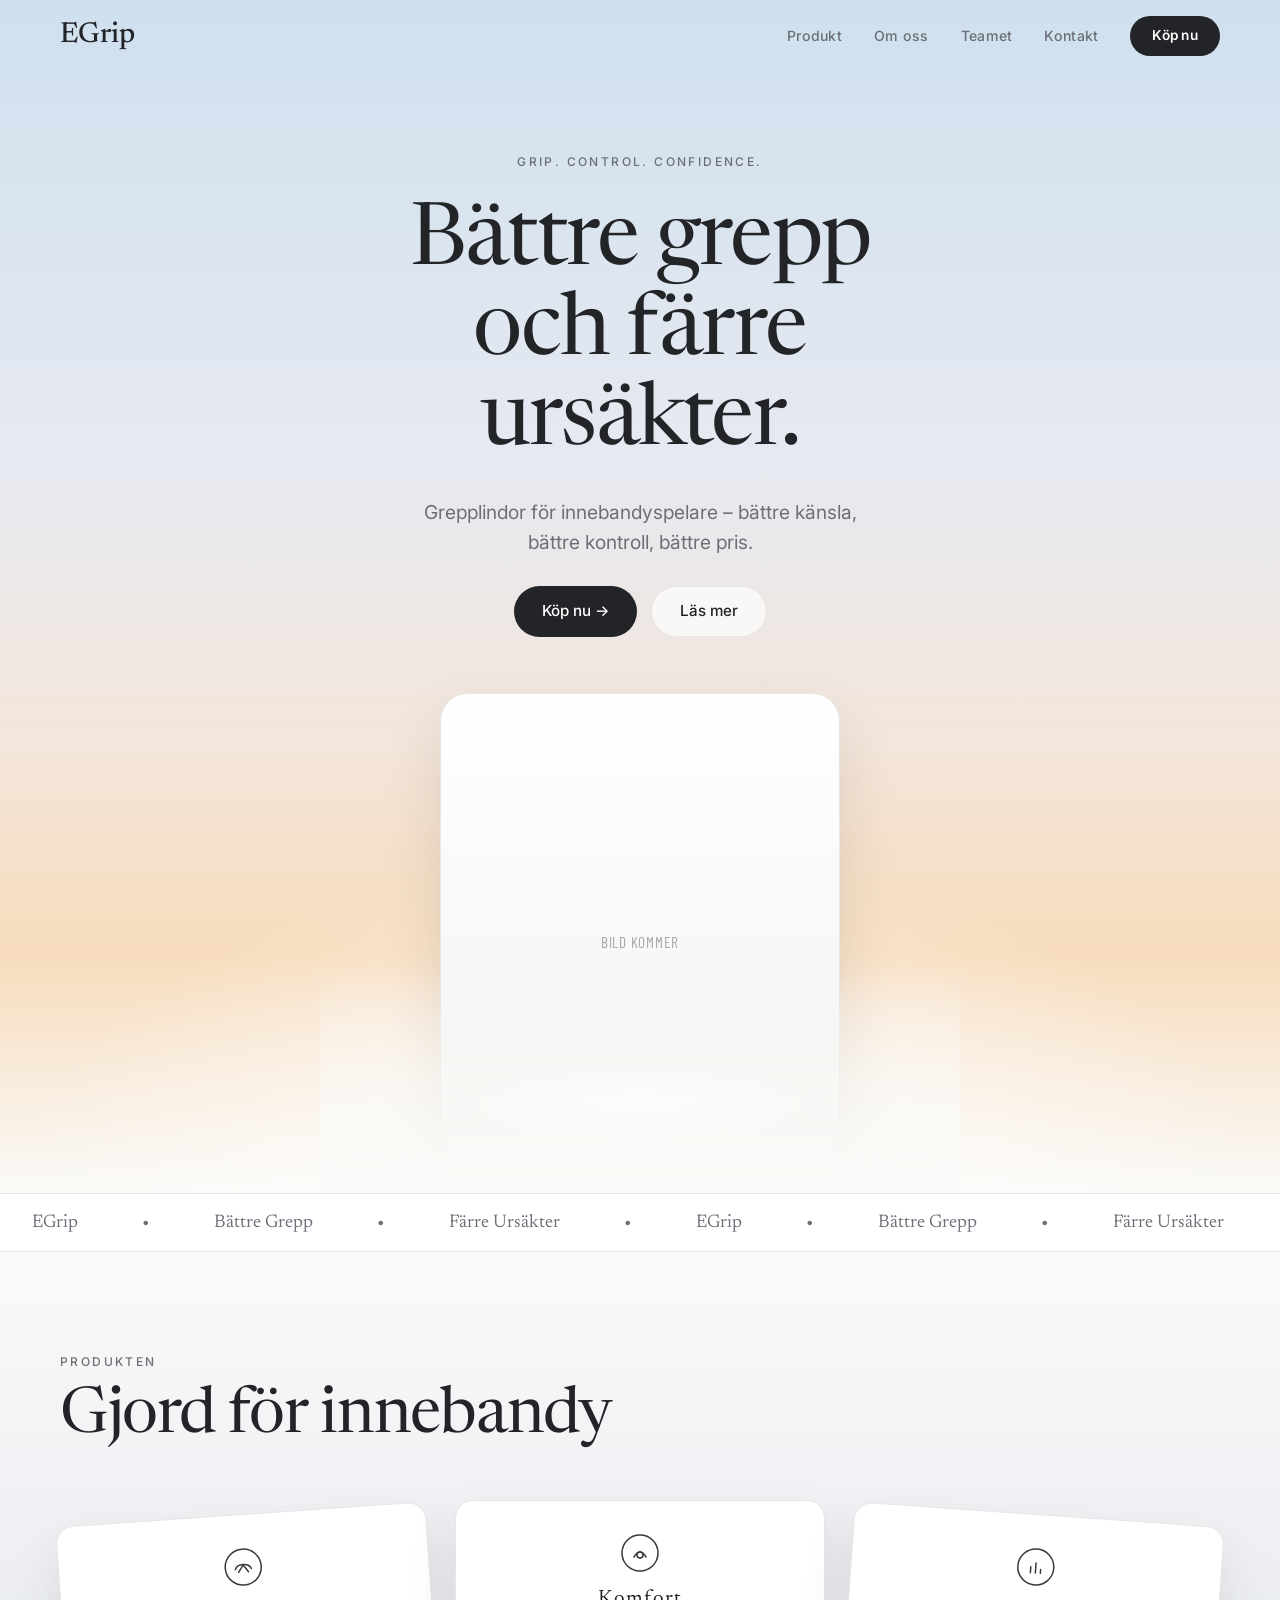
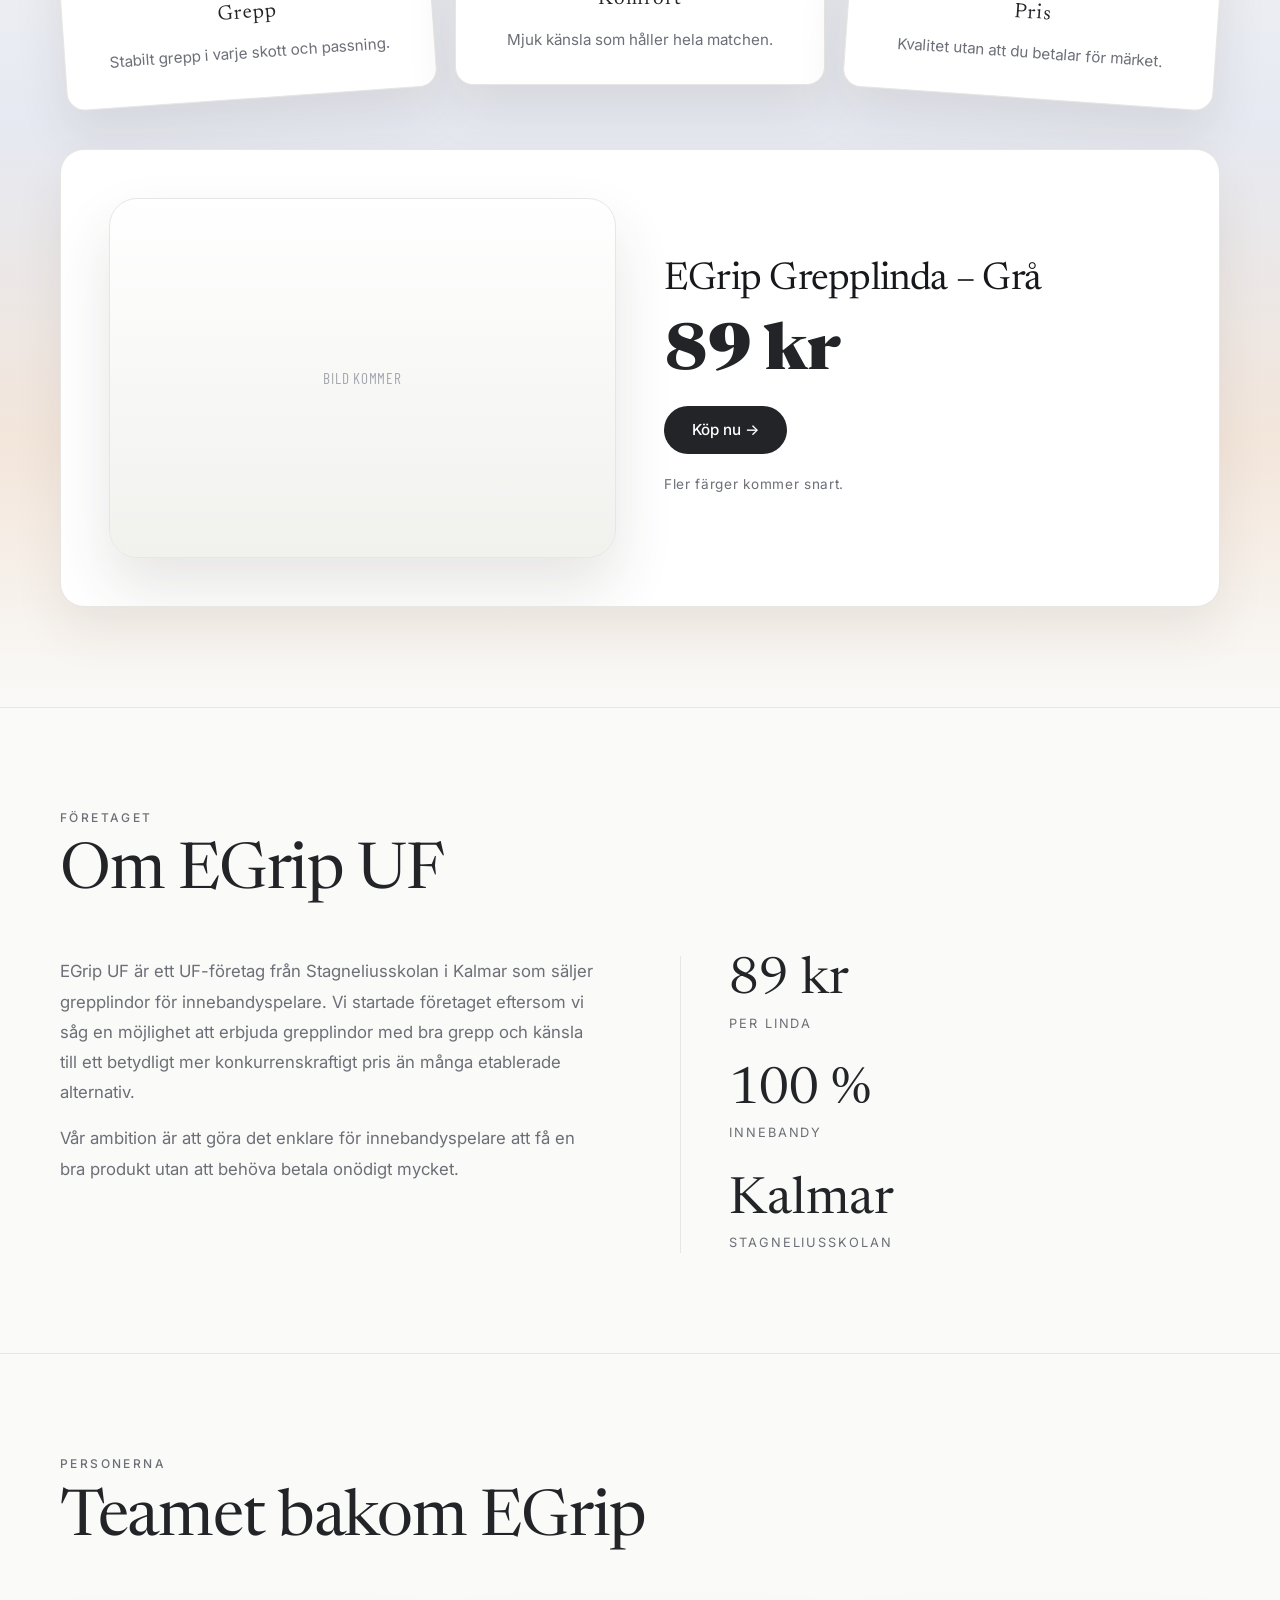
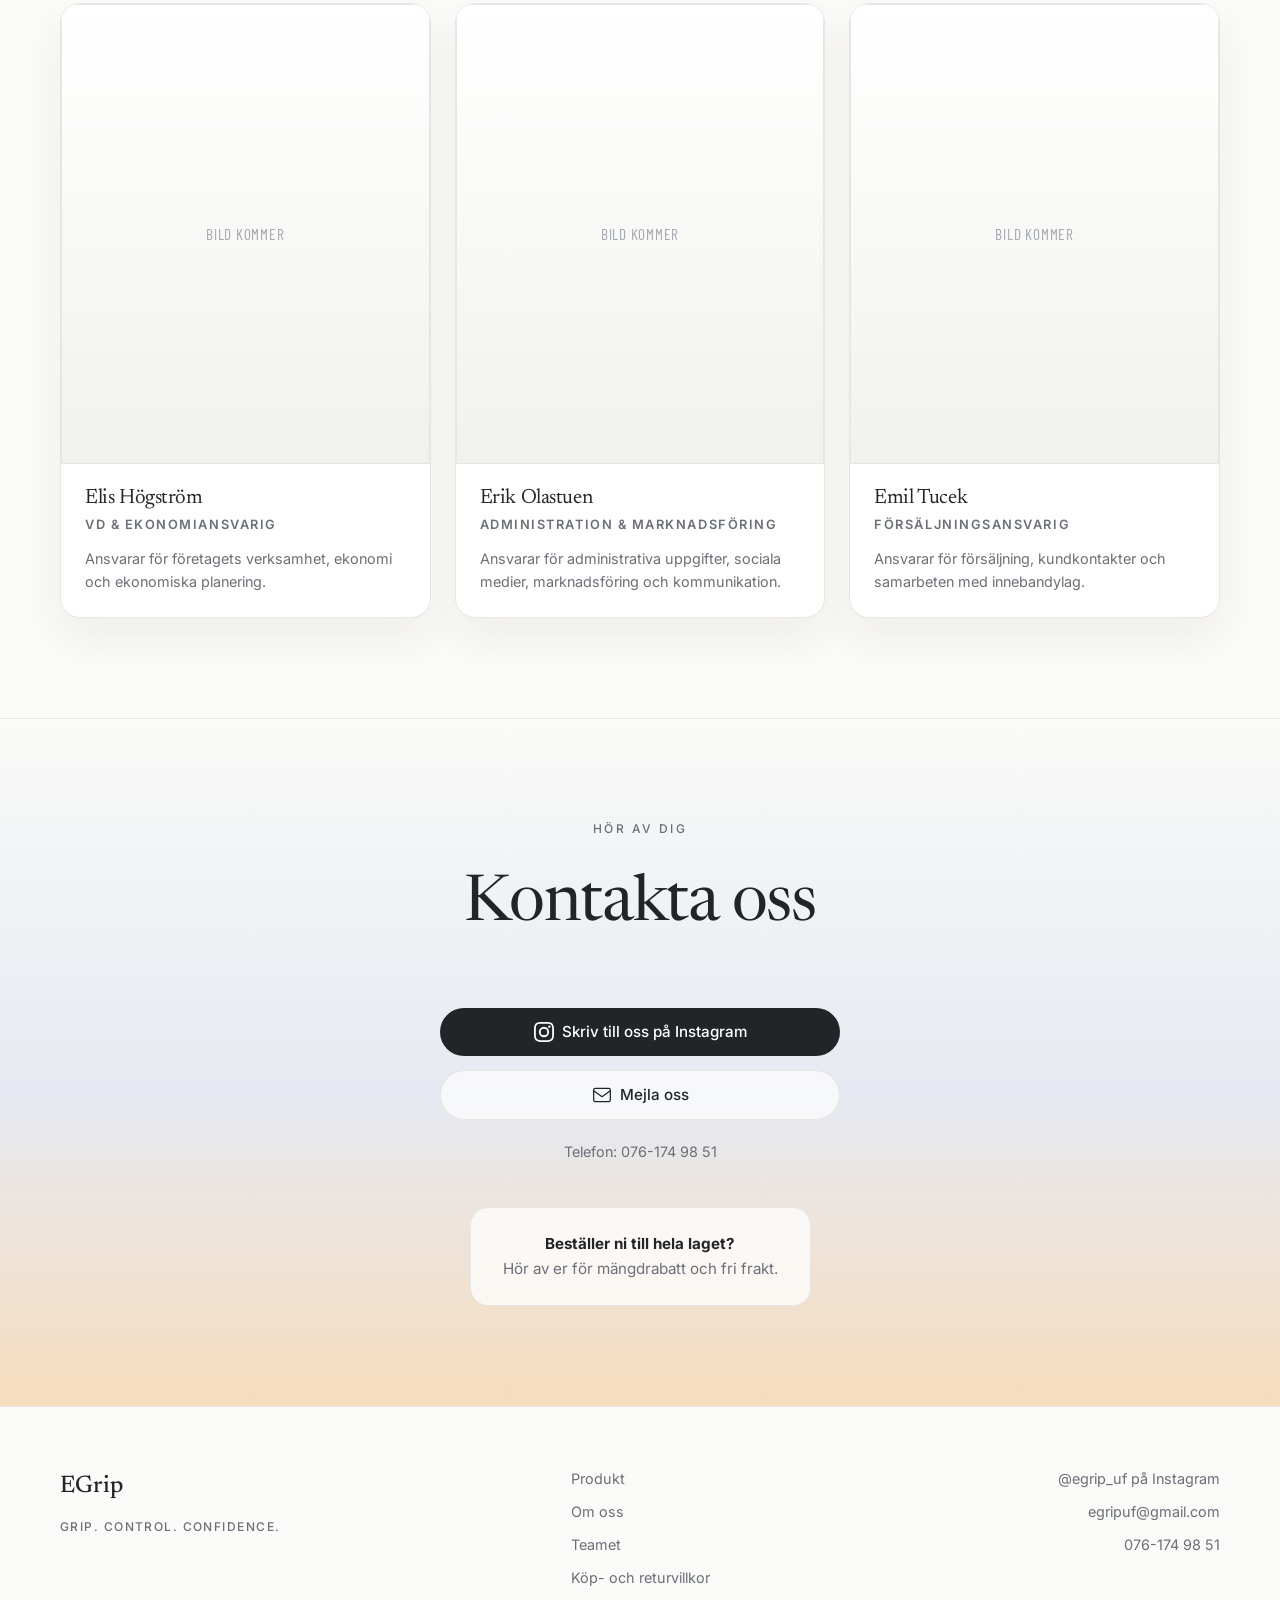
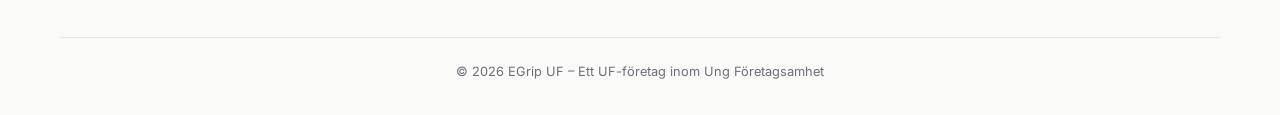
==== commit 02edcbb6: "Ljust tema i Popcorn-stil (css/popcorn.css) Co-Authored-By: Claude Opus 5.5 <noreply@anthropic.com> " ====
--- a/index.html
+++ b/index.html
@@ -29,6 +29,7 @@
   <link href="https://fonts.googleapis.com/css2?family=Barlow+Condensed:wght@700;800&family=Inter:wght@400;500;600&display=swap" rel="stylesheet" />
 
   <link rel="stylesheet" href="css/style.css" />
+  <link rel="stylesheet" href="css/popcorn.css" />
 </head>
 <body>
 
--- a/css/popcorn.css
+++ b/css/popcorn.css
@@ -0,0 +1,255 @@
+/* =====================================================
+   EGrip UF – Ljust tema (Popcorn-stil)
+   Läggs EFTER style.css och skriver över färger,
+   typsnitt och utseende. Ta bort raden i HTML:en
+   för att gå tillbaka till det mörka temat.
+   ===================================================== */
+
+@import url('https://fonts.googleapis.com/css2?family=Newsreader:opsz,wght@6..72,400;6..72,500&family=Inter:wght@400;500;600&display=swap');
+
+:root {
+  --bg:     #fafaf8;
+  --bg-2:   #f2f2ef;
+  --card:   #ffffff;
+  --line:   #e7e6e2;
+  --text:   #17181c;
+  --muted:  #6c6f77;
+  --ink:    #222428;
+  --sky:    #cfe0ee;
+  --haze:   #e6e9f1;
+  --peach:  #f7dcbd;
+  --silver: linear-gradient(#17181c, #17181c); /* silvertext blir mörk text */
+  --radius: 14px;
+  --serif:  'Newsreader', Georgia, serif;
+}
+
+body { background: var(--bg); color: var(--text); }
+
+/* ---------- Typografi: elegant serif istället för versaler ---------- */
+h1, h2, h3, h4 {
+  font-family: var(--serif);
+  text-transform: none;
+  letter-spacing: -0.02em;
+  font-weight: 400;
+  line-height: 1.08;
+}
+.silver-text {
+  background: none;
+  -webkit-text-fill-color: currentColor;
+  color: var(--text);
+}
+
+/* ---------- Knappar: mörka rundade "pills" ---------- */
+.btn {
+  font-family: 'Inter', sans-serif;
+  text-transform: none;
+  letter-spacing: 0;
+  font-weight: 500;
+  font-size: 0.95rem;
+  border-radius: 999px;
+  padding: 12px 28px;
+  min-height: 46px;
+}
+.btn:focus-visible { outline-color: var(--ink); }
+.btn-primary { background: var(--ink); color: #fff; }
+.btn-primary:hover { box-shadow: 0 10px 24px rgba(23,24,28,.18); }
+.btn-secondary { background: rgba(255,255,255,.7); color: var(--ink); border: 1px solid var(--line); }
+.btn-secondary:hover { border-color: #cfcfcf; background: #fff; }
+.btn-swish { background: var(--ink); color: #fff; }
+.btn-swish:hover { box-shadow: 0 10px 24px rgba(23,24,28,.18); }
+
+/* ---------- Header ---------- */
+.site-header.scrolled {
+  background: rgba(250,250,248,.8);
+  border-bottom: 1px solid var(--line);
+}
+.logo-img { filter: invert(1) grayscale(1) contrast(1.2); mix-blend-mode: multiply; }
+.logo-fallback { font-family: var(--serif) !important; font-weight: 500 !important; letter-spacing: -0.02em !important; color: var(--ink); }
+.nav-desktop a { color: var(--muted); font-weight: 500; }
+.nav-desktop a:hover, .nav-desktop a.active { color: var(--ink); }
+.nav-cta { background: var(--ink) !important; color: #fff !important; border-radius: 999px; }
+.hamburger span { background: var(--ink); }
+.hamburger:focus-visible { outline-color: var(--ink); }
+.mobile-menu { background: linear-gradient(180deg, var(--sky), var(--haze) 50%, var(--peach)); }
+.mobile-menu nav a { font-family: var(--serif); text-transform: none; color: var(--ink); font-weight: 400; }
+.mobile-menu nav a:hover { color: var(--muted); }
+
+/* ---------- Hero: himmelsblått → dis → persika ---------- */
+.hero {
+  background: linear-gradient(180deg, var(--sky) 0%, var(--haze) 38%, #f3e6db 62%, var(--peach) 80%, var(--bg) 100%);
+}
+.hero::before {
+  background: radial-gradient(ellipse 70% 40% at 50% 100%, rgba(255,255,255,.85) 0%, transparent 70%);
+}
+.hero-eyebrow {
+  font-family: 'Inter', sans-serif;
+  font-weight: 500;
+  font-size: .75rem;
+  letter-spacing: .2em;
+  color: var(--muted);
+}
+.hero-title {
+  font-family: var(--serif);
+  font-weight: 400;
+  text-transform: none;
+  font-size: clamp(2.8rem, 7vw, 5.4rem);
+  line-height: 1.04;
+  color: var(--ink);
+}
+.hero-subtitle { color: var(--muted); }
+.hero-product-img { filter: drop-shadow(0 40px 60px rgba(60,50,40,.25)); }
+.hero-product::after { background: linear-gradient(to bottom, transparent, var(--bg)); }
+.hero-product::before { background: radial-gradient(ellipse, rgba(255,255,255,.9) 0%, transparent 70%); }
+
+/* ---------- Platshållare för bilder ---------- */
+.img-placeholder {
+  background: linear-gradient(180deg, #ffffff, #f1f1ee);
+  border: 1px solid var(--line);
+  color: #a3a6ad;
+  border-radius: 28px;
+  box-shadow: 0 30px 60px rgba(60,50,40,.12);
+}
+
+/* ---------- Tejp-banderoll ---------- */
+.ticker-wrap { background: var(--card); border-color: var(--line); }
+.ticker-item {
+  font-family: var(--serif);
+  text-transform: none;
+  letter-spacing: 0;
+  font-weight: 400;
+  font-size: 1.15rem;
+  background: none;
+  -webkit-text-fill-color: var(--muted);
+  color: var(--muted);
+}
+
+/* ---------- Sektioner ---------- */
+.section-eyebrow {
+  font-family: 'Inter', sans-serif;
+  font-weight: 500;
+  font-size: .75rem;
+  letter-spacing: .2em;
+  color: var(--muted);
+}
+.section-title { font-family: var(--serif); text-transform: none; font-weight: 400; color: var(--ink); }
+.divider { background: var(--line); }
+
+/* Fördelskort – svävande och lätt snedställda som i referensen */
+#produkt {
+  background: linear-gradient(180deg, var(--bg) 0%, var(--haze) 45%, #f3e6db 75%, var(--bg) 100%);
+}
+.benefit-card {
+  background: var(--card);
+  border: 1px solid var(--line);
+  border-radius: 18px;
+  box-shadow: 0 24px 50px rgba(60,50,40,.10);
+  text-align: center;
+  transition: transform .35s ease, box-shadow .35s ease;
+}
+.benefit-card:nth-child(1) { transform: rotate(-4deg) translateY(14px); }
+.benefit-card:nth-child(3) { transform: rotate(4deg) translateY(14px); }
+.benefit-card:hover { transform: rotate(0) translateY(-6px); box-shadow: 0 30px 60px rgba(60,50,40,.16); border-color: var(--line); }
+.benefit-icon { margin-left: auto; margin-right: auto; }
+.benefit-icon circle, .benefit-icon path { stroke: var(--ink); }
+.benefit-title { font-family: var(--serif); text-transform: none; font-weight: 400; color: var(--ink); }
+.benefit-text { color: var(--muted); }
+@media (max-width: 700px) {
+  .benefit-card:nth-child(n) { transform: none; }
+}
+
+.product-showcase { background: var(--card); border: 1px solid var(--line); border-radius: 24px; box-shadow: 0 24px 50px rgba(60,50,40,.08); }
+.product-showcase-name { font-family: var(--serif); text-transform: none; font-weight: 400; }
+.product-showcase-price { font-family: var(--serif); color: var(--ink); }
+.product-showcase-note { color: var(--muted); }
+
+.om-oss-text { color: var(--muted); }
+.stat-value { font-family: var(--serif); font-weight: 400; color: var(--ink); }
+.stat-label { color: var(--muted); }
+
+.team-card { background: var(--card); border: 1px solid var(--line); border-radius: 20px; box-shadow: 0 20px 40px rgba(60,50,40,.06); }
+.team-card:hover { border-color: var(--line); box-shadow: 0 28px 56px rgba(60,50,40,.12); }
+.team-card-name { font-family: var(--serif); text-transform: none; font-weight: 400; color: var(--ink); }
+.team-card-role { color: var(--muted); }
+.team-card-desc { color: var(--muted); }
+
+#kontakt { background: linear-gradient(180deg, var(--bg) 0%, var(--haze) 55%, var(--peach) 100%); max-width: none; }
+.contact-phone a:hover { color: var(--ink); }
+.contact-lag { background: rgba(255,255,255,.75); border: 1px solid var(--line); border-radius: 18px; color: var(--muted); }
+.contact-lag strong { color: var(--ink); }
+
+/* ---------- Footer ---------- */
+.site-footer { background: var(--bg); border-top: 1px solid var(--line); }
+.footer-logo { filter: invert(1) grayscale(1); mix-blend-mode: multiply; }
+.footer-slogan { color: var(--muted); }
+.footer-links a, .footer-contact a { color: var(--muted); }
+.footer-links a:hover, .footer-contact a:hover { color: var(--ink); }
+.footer-bottom { color: var(--muted); border-color: var(--line); }
+
+/* =====================================================
+   PRODUKTSIDAN
+   ===================================================== */
+.page-hero {
+  background: linear-gradient(180deg, var(--sky) 0%, var(--haze) 50%, var(--peach) 85%, var(--bg) 100%);
+}
+.gallery-main { background: linear-gradient(180deg, #ffffff, #f3f1ec); border: 1px solid var(--line); border-radius: 28px; box-shadow: 0 30px 60px rgba(60,50,40,.10); }
+.gallery-thumb { background: var(--card); border-color: var(--line); border-radius: 14px; }
+.gallery-thumb:hover, .gallery-thumb.active { border-color: var(--ink); }
+
+.product-title { font-family: var(--serif); text-transform: none; font-weight: 400; color: var(--ink); }
+.product-price { font-family: var(--serif); color: var(--ink); }
+.product-desc, .color-label, .color-soon { color: var(--muted); }
+.color-swatch { border-color: var(--line); }
+.color-swatch:hover { border-color: var(--ink); }
+.color-swatch.active::after { border-color: var(--ink); }
+
+.qty-row { border-color: var(--line); border-radius: 999px; background: var(--card); overflow: hidden; }
+.qty-btn { background: var(--card); color: var(--ink); }
+.qty-btn:hover { background: var(--bg-2); }
+.qty-btn:focus-visible { outline-color: var(--ink); }
+.qty-input { background: var(--card); color: var(--ink); }
+
+.discount-banner { background: #eef6f0; border: 1px solid #cfe6d6; color: #2c7a4b; border-radius: 12px; }
+
+.delivery-option { background: var(--card); border-color: var(--line); border-radius: 16px; }
+.delivery-option.selected { border-color: var(--ink); background: var(--card); box-shadow: 0 10px 24px rgba(60,50,40,.08); }
+.delivery-option input[type=radio] { accent-color: var(--ink); }
+.delivery-option-title { font-family: 'Inter', sans-serif; text-transform: none; letter-spacing: 0; color: var(--ink); }
+.delivery-option-desc, .delivery-option-price { color: var(--muted); }
+
+.order-summary { background: var(--card); border: 1px solid var(--line); border-radius: 18px; }
+.summary-row { color: var(--muted); border-color: var(--line); }
+.summary-row.total { color: var(--ink); font-family: var(--serif); }
+.summary-discount { color: #2c7a4b; }
+
+.form-label { color: var(--muted); font-family: 'Inter', sans-serif; text-transform: none; letter-spacing: 0; }
+.form-input, .form-textarea {
+  background: var(--card);
+  border: 1px solid var(--line);
+  border-radius: 14px;
+  color: var(--ink);
+}
+.form-input:focus, .form-textarea:focus { border-color: var(--ink); outline: none; box-shadow: 0 0 0 3px rgba(23,24,28,.08); }
+
+.accordion-item { border-color: var(--line); }
+.accordion-btn { color: var(--ink); font-family: var(--serif); text-transform: none; letter-spacing: 0; }
+.accordion-btn:focus-visible { outline-color: var(--ink); }
+.accordion-panel-inner, .terms-block li { color: var(--muted); }
+.accordion-panel-inner h4, .terms-block h3 { color: var(--ink); font-family: var(--serif); text-transform: none; }
+
+.modal-overlay { background: rgba(30,32,40,.35); backdrop-filter: blur(6px); -webkit-backdrop-filter: blur(6px); }
+.modal { background: var(--card); border-color: var(--line); border-radius: 28px; box-shadow: 0 40px 80px rgba(30,32,40,.2); }
+.modal-title { font-family: var(--serif); font-weight: 400; text-transform: none; color: var(--ink); }
+.modal-text, .modal-close { color: var(--muted); }
+.modal-order-nr { font-family: 'Inter', sans-serif; color: var(--ink); letter-spacing: .04em; }
+.qr-img { border-color: var(--line); border-radius: 16px; }
+
+.sticky-buy { background: rgba(250,250,248,.92); border-top: 1px solid var(--line); }
+
+/* Små etiketter och footer-text i samma stil */
+.color-label, .footer-slogan {
+  font-family: 'Inter', sans-serif;
+  font-weight: 500;
+  letter-spacing: .12em;
+  color: var(--muted);
+}
+.footer-brand .silver-text { font-family: var(--serif) !important; font-weight: 500 !important; color: var(--ink); }
